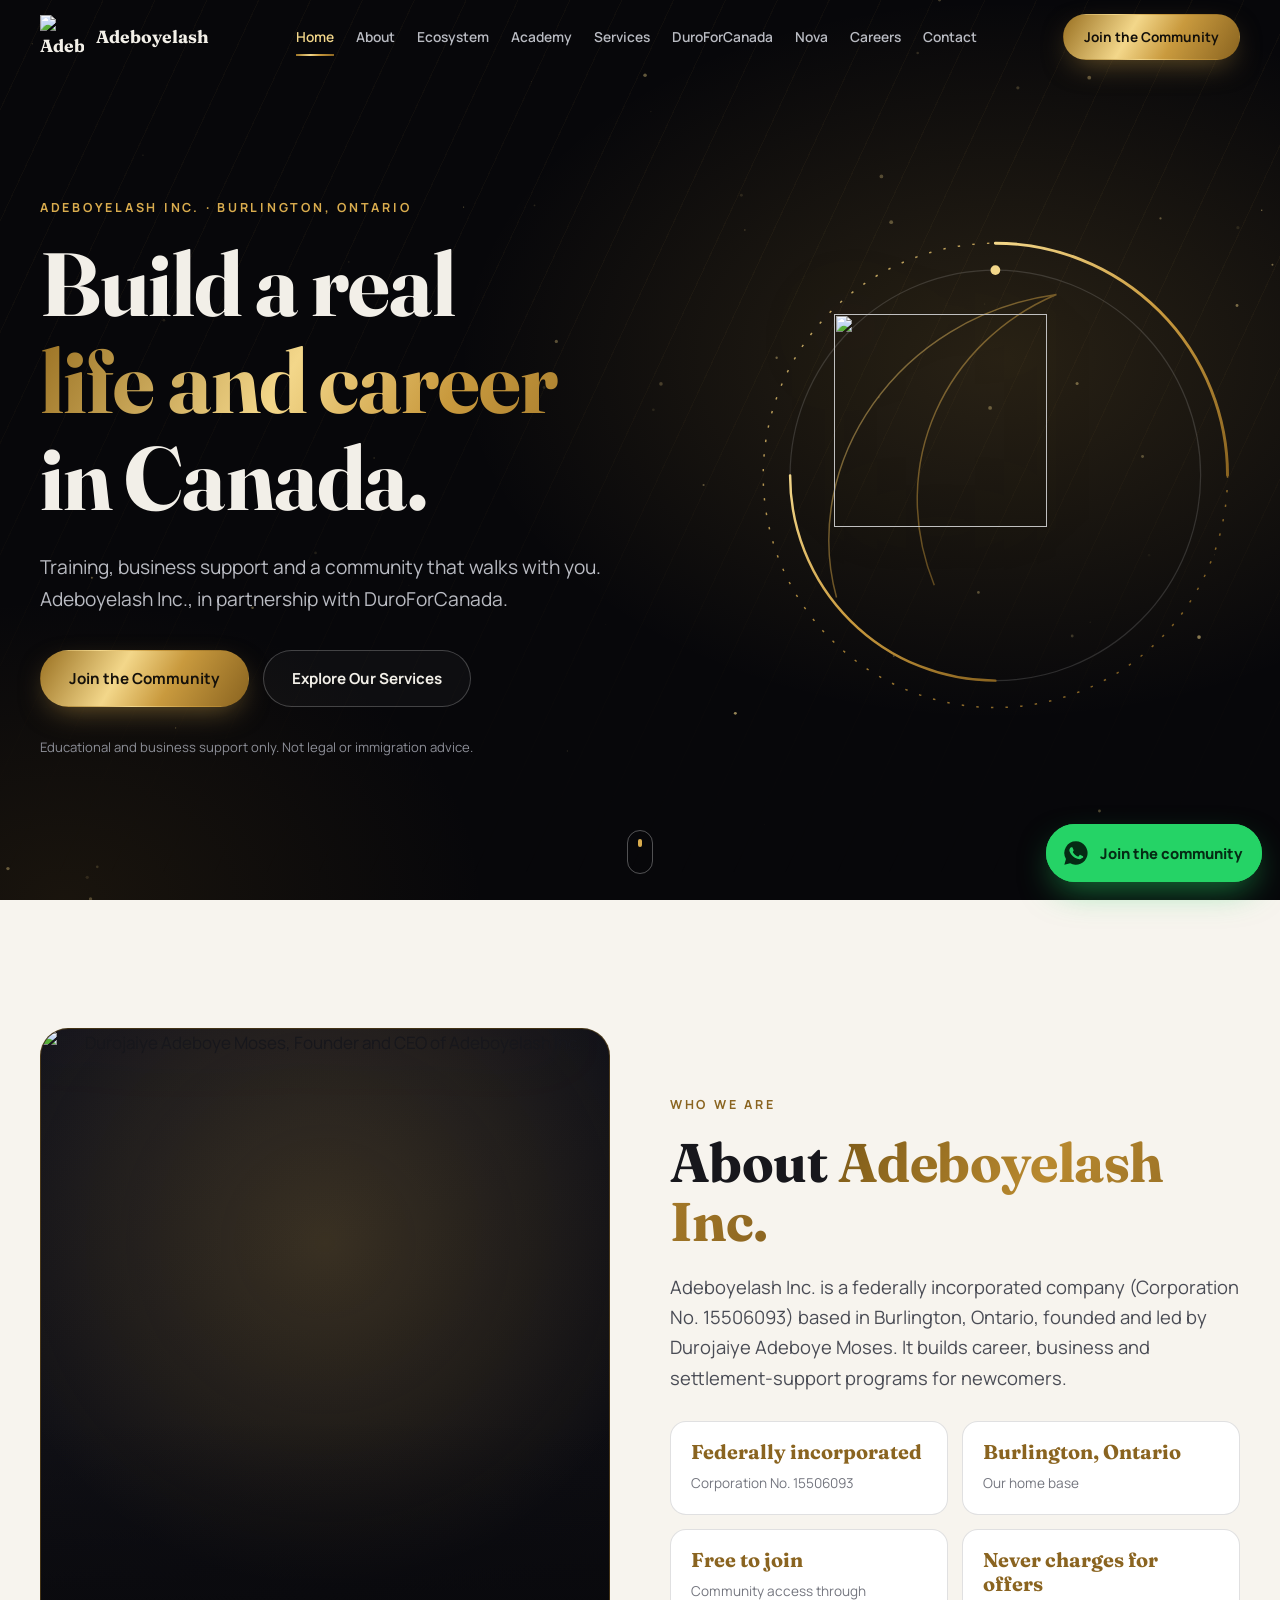
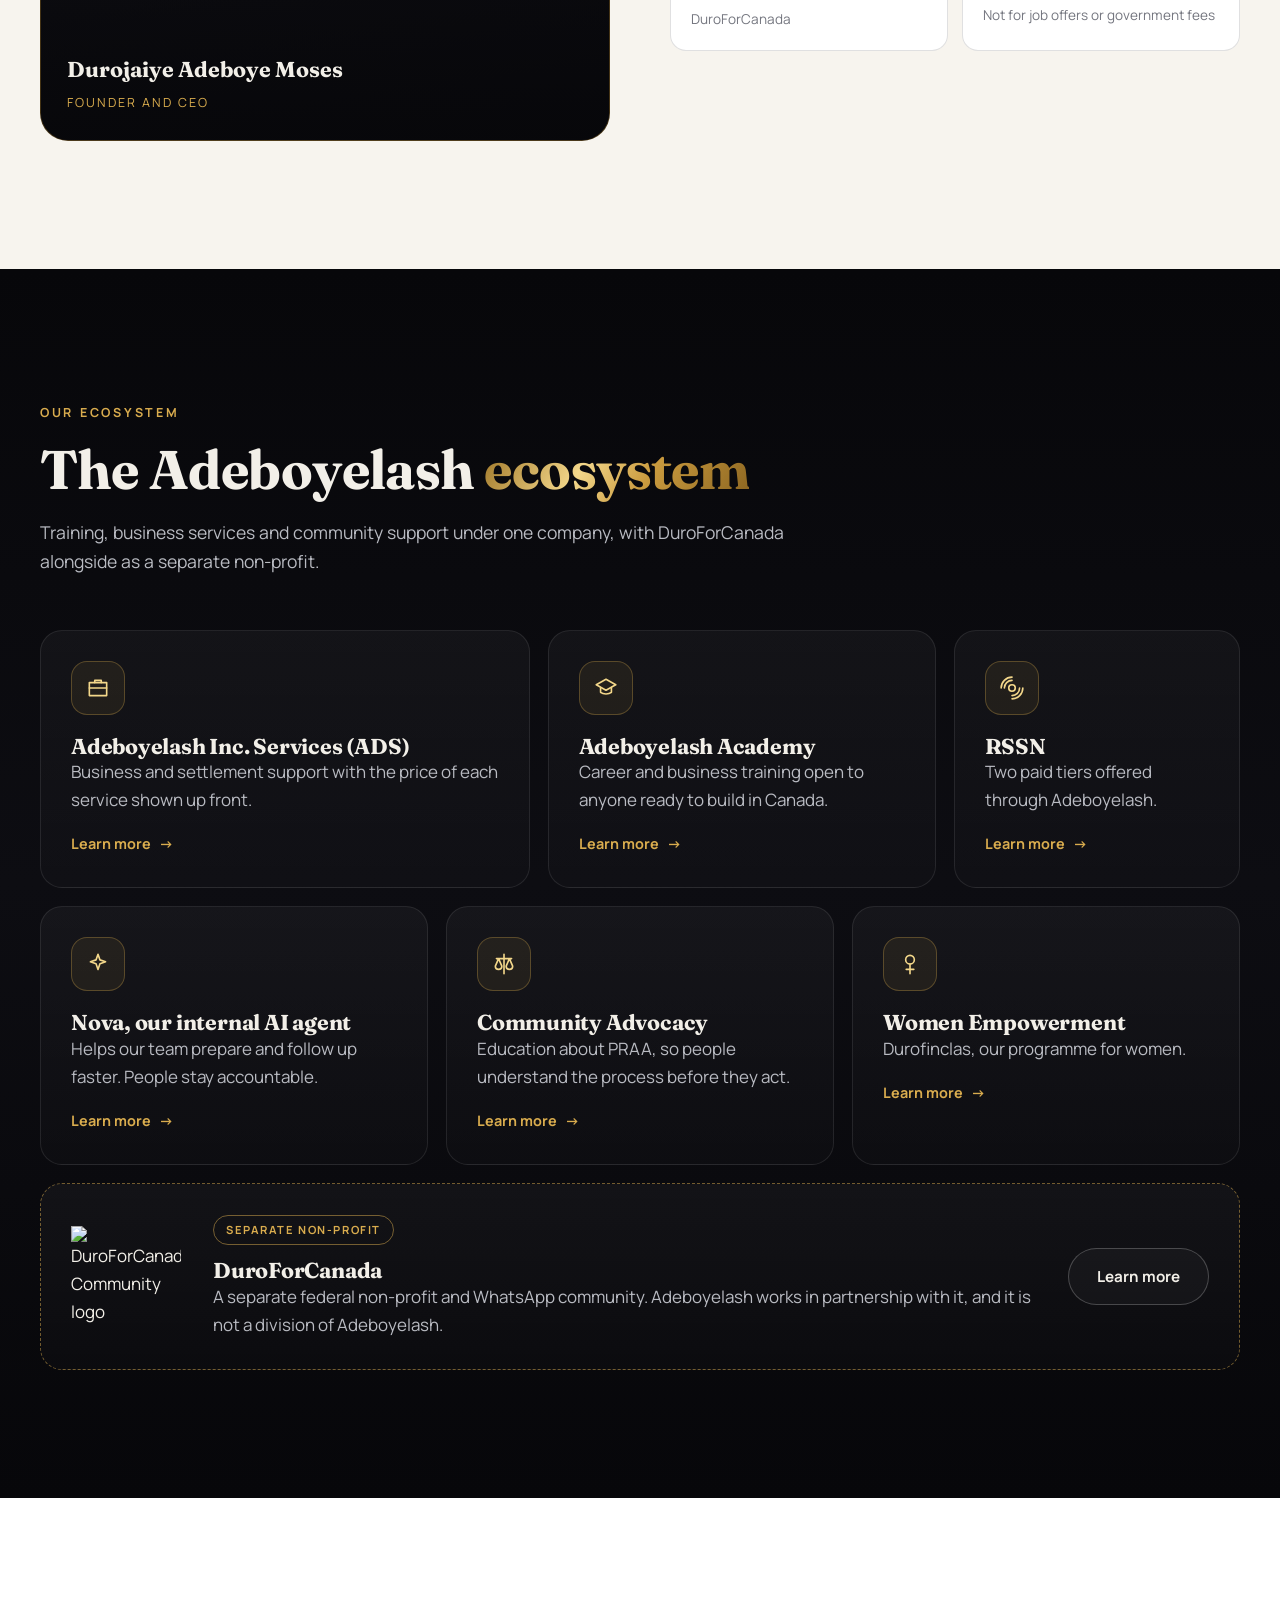
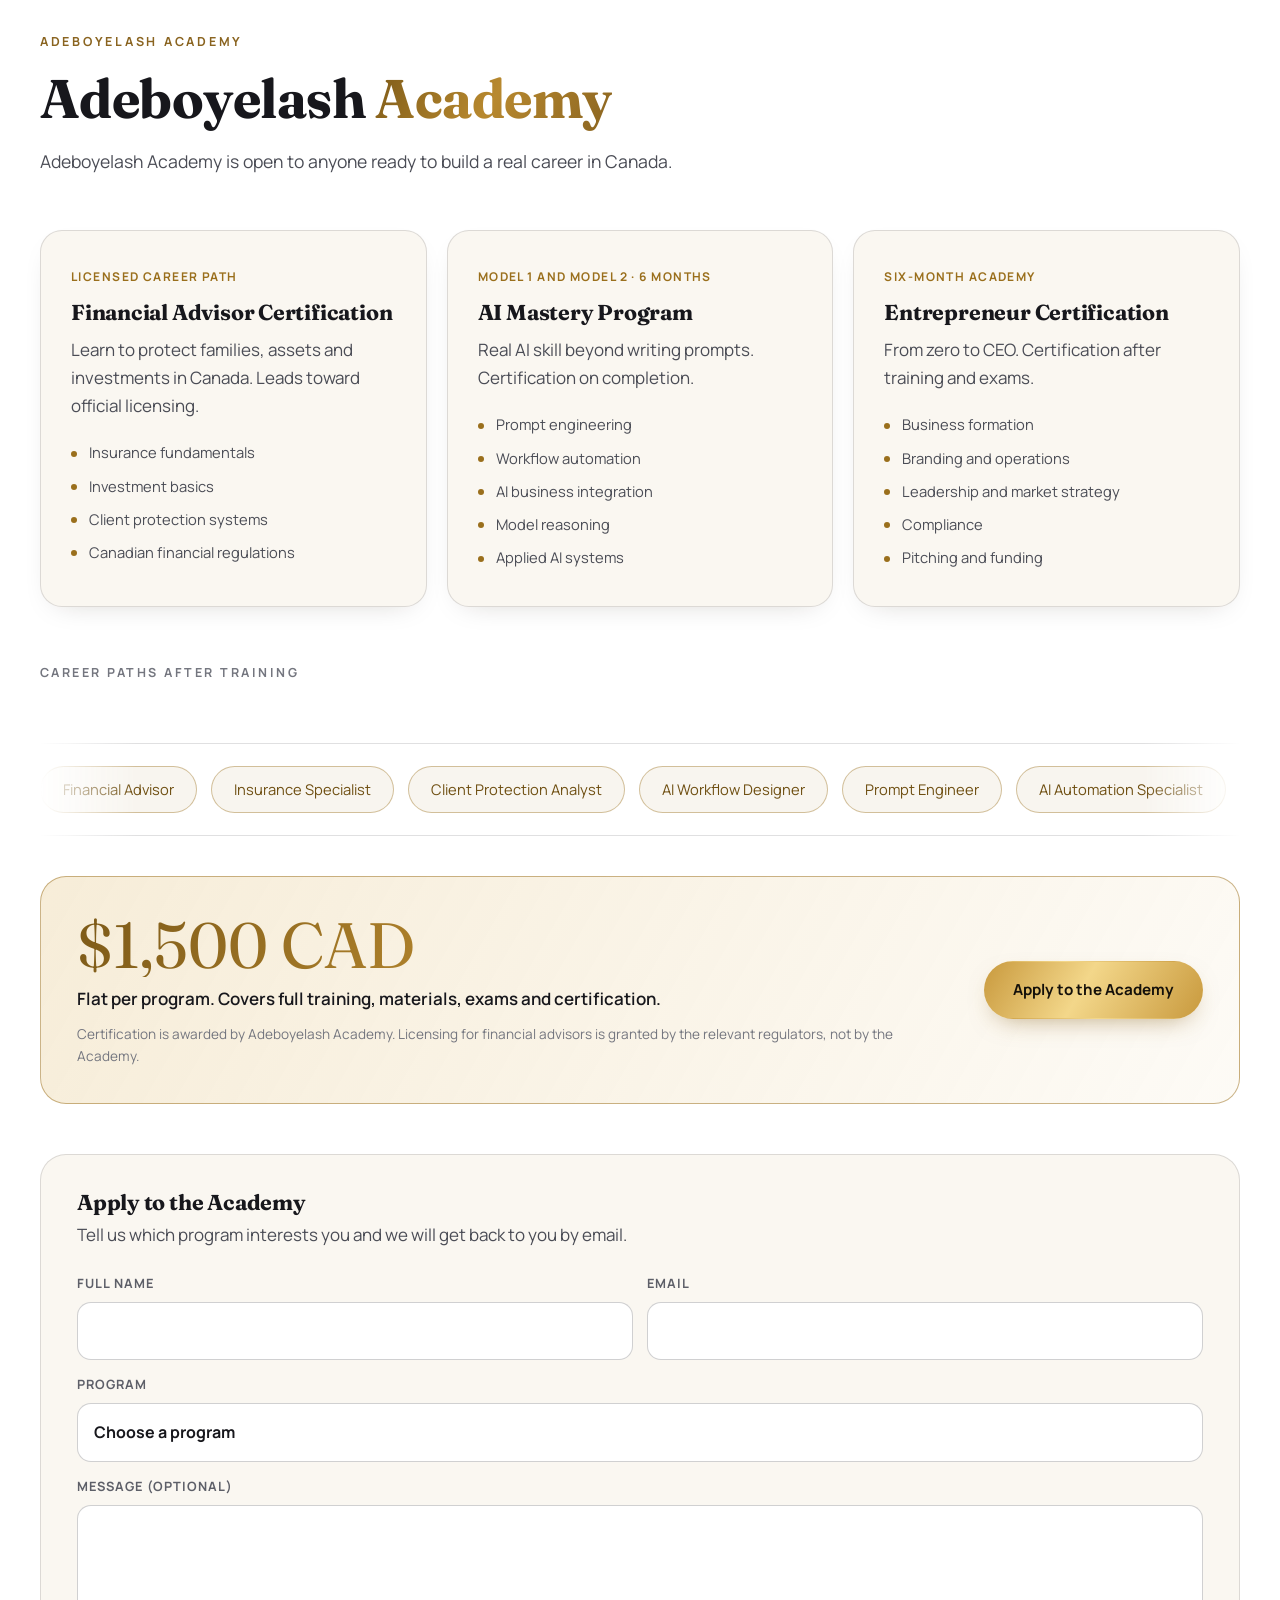
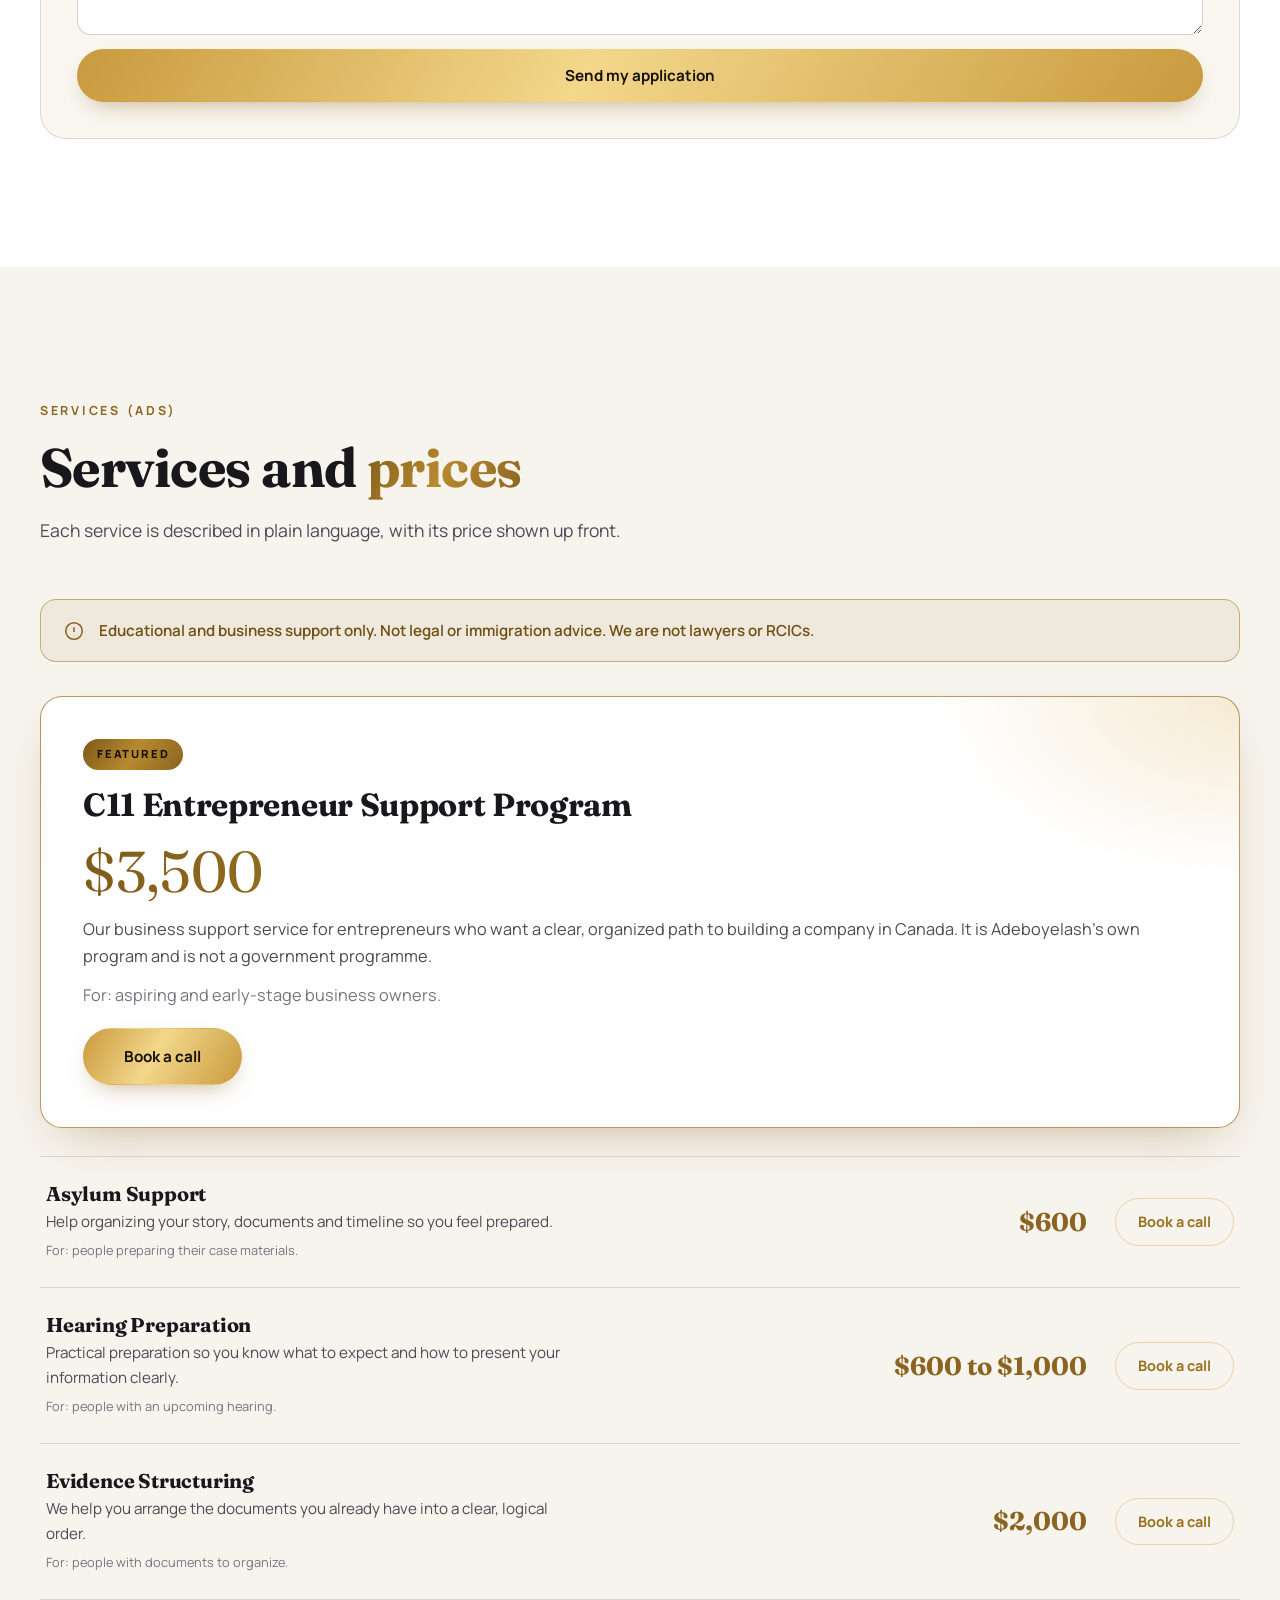
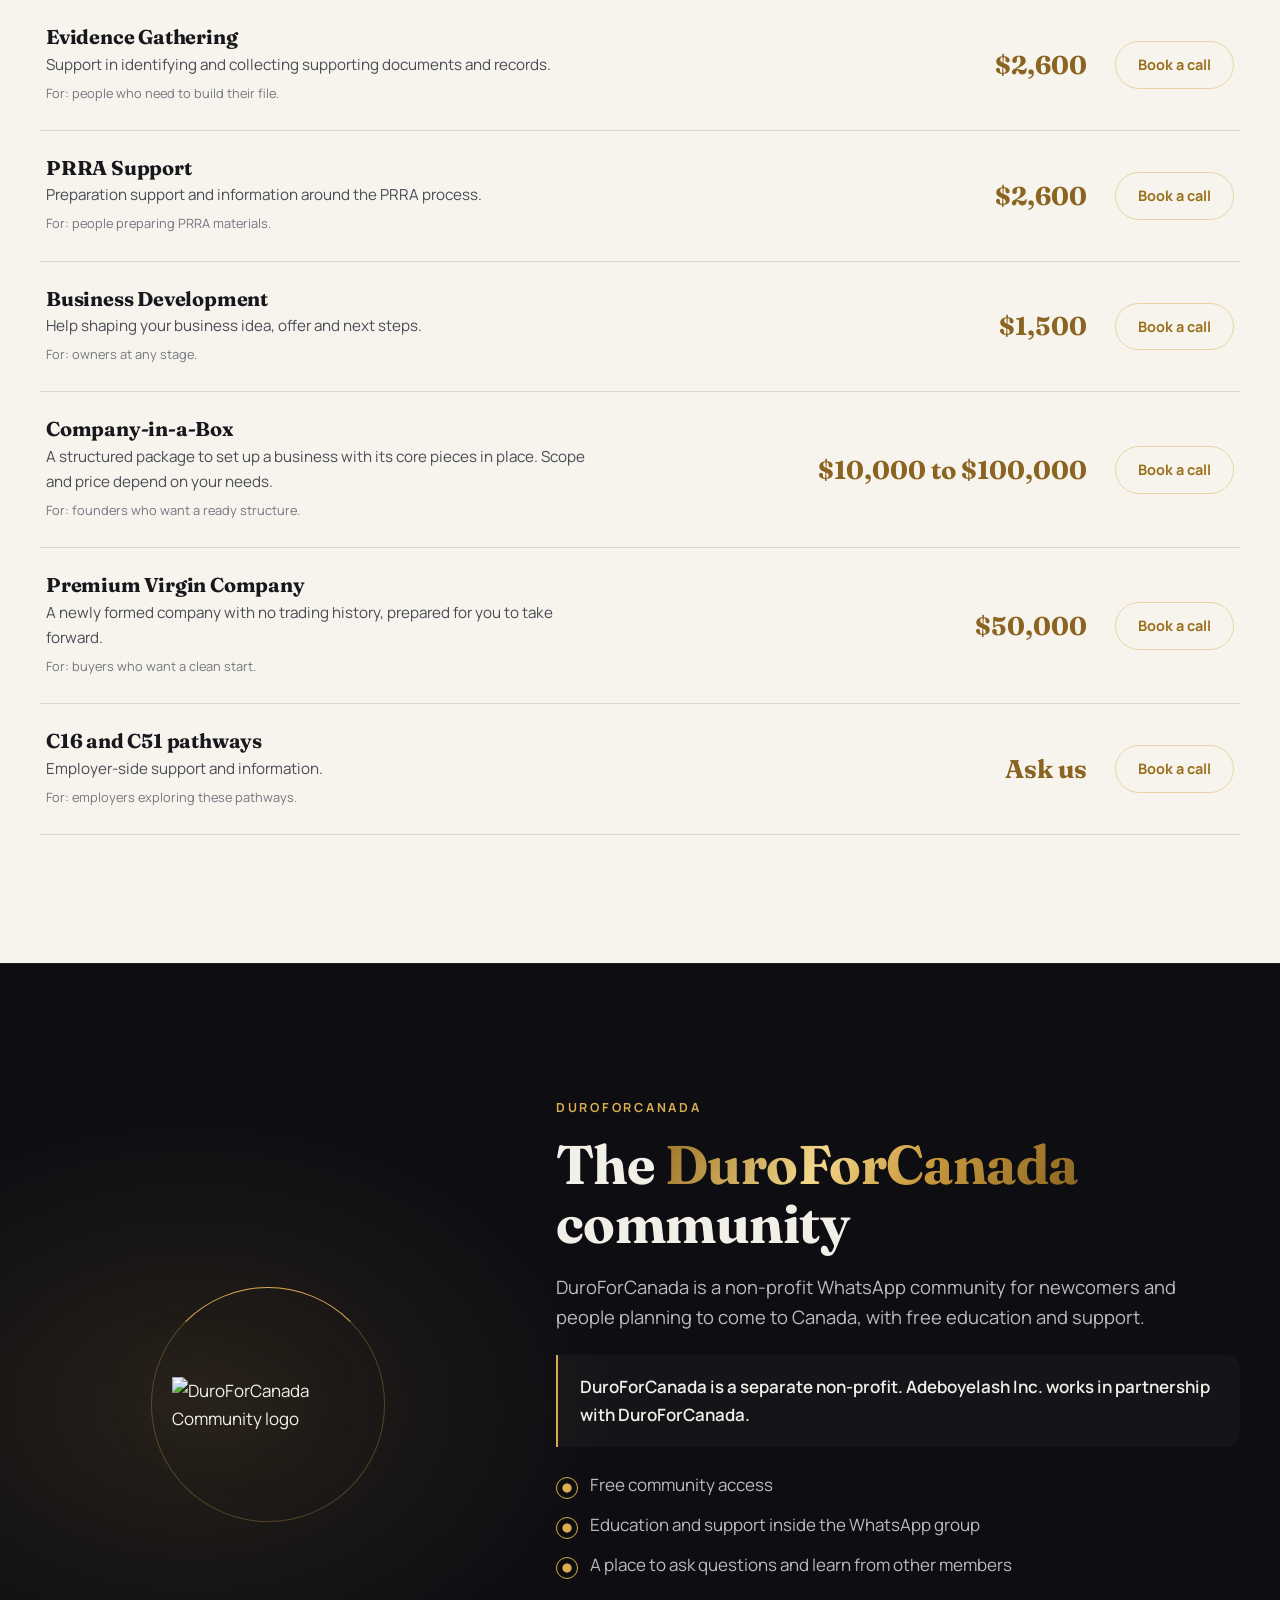
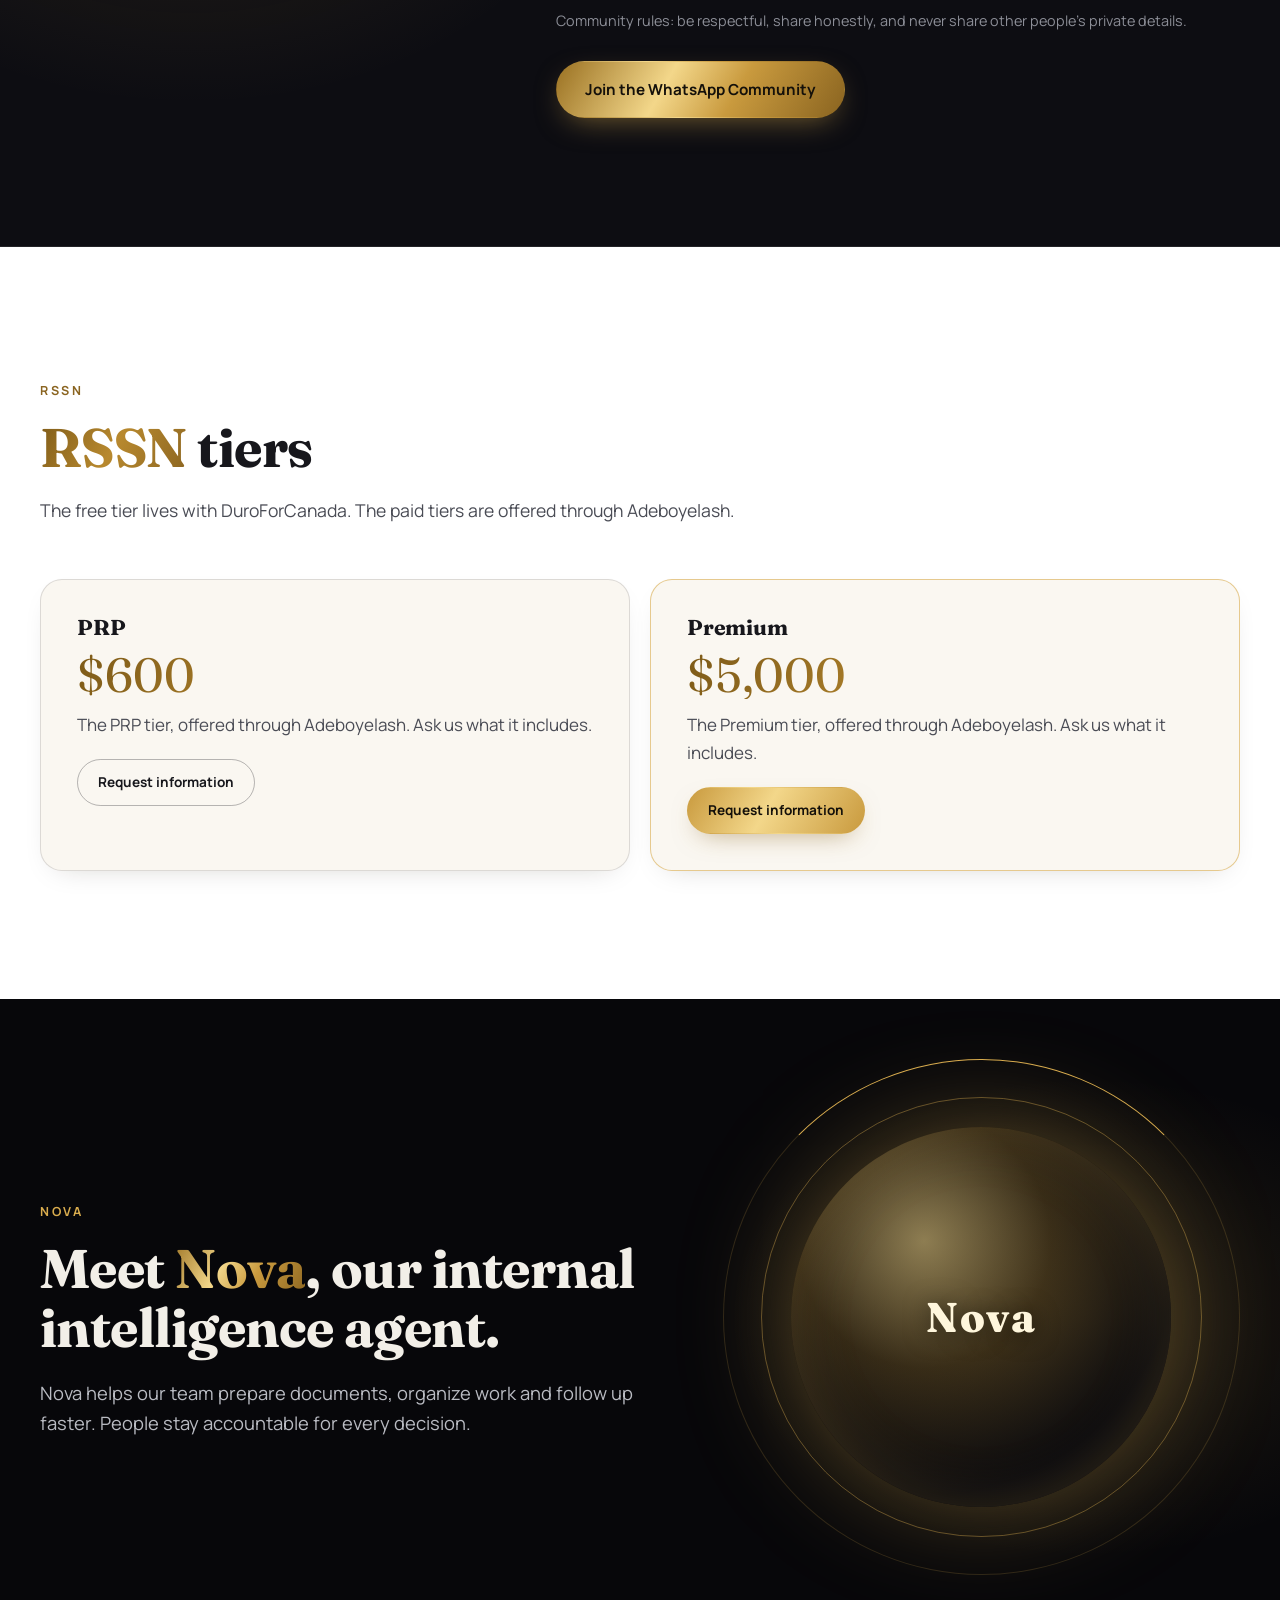
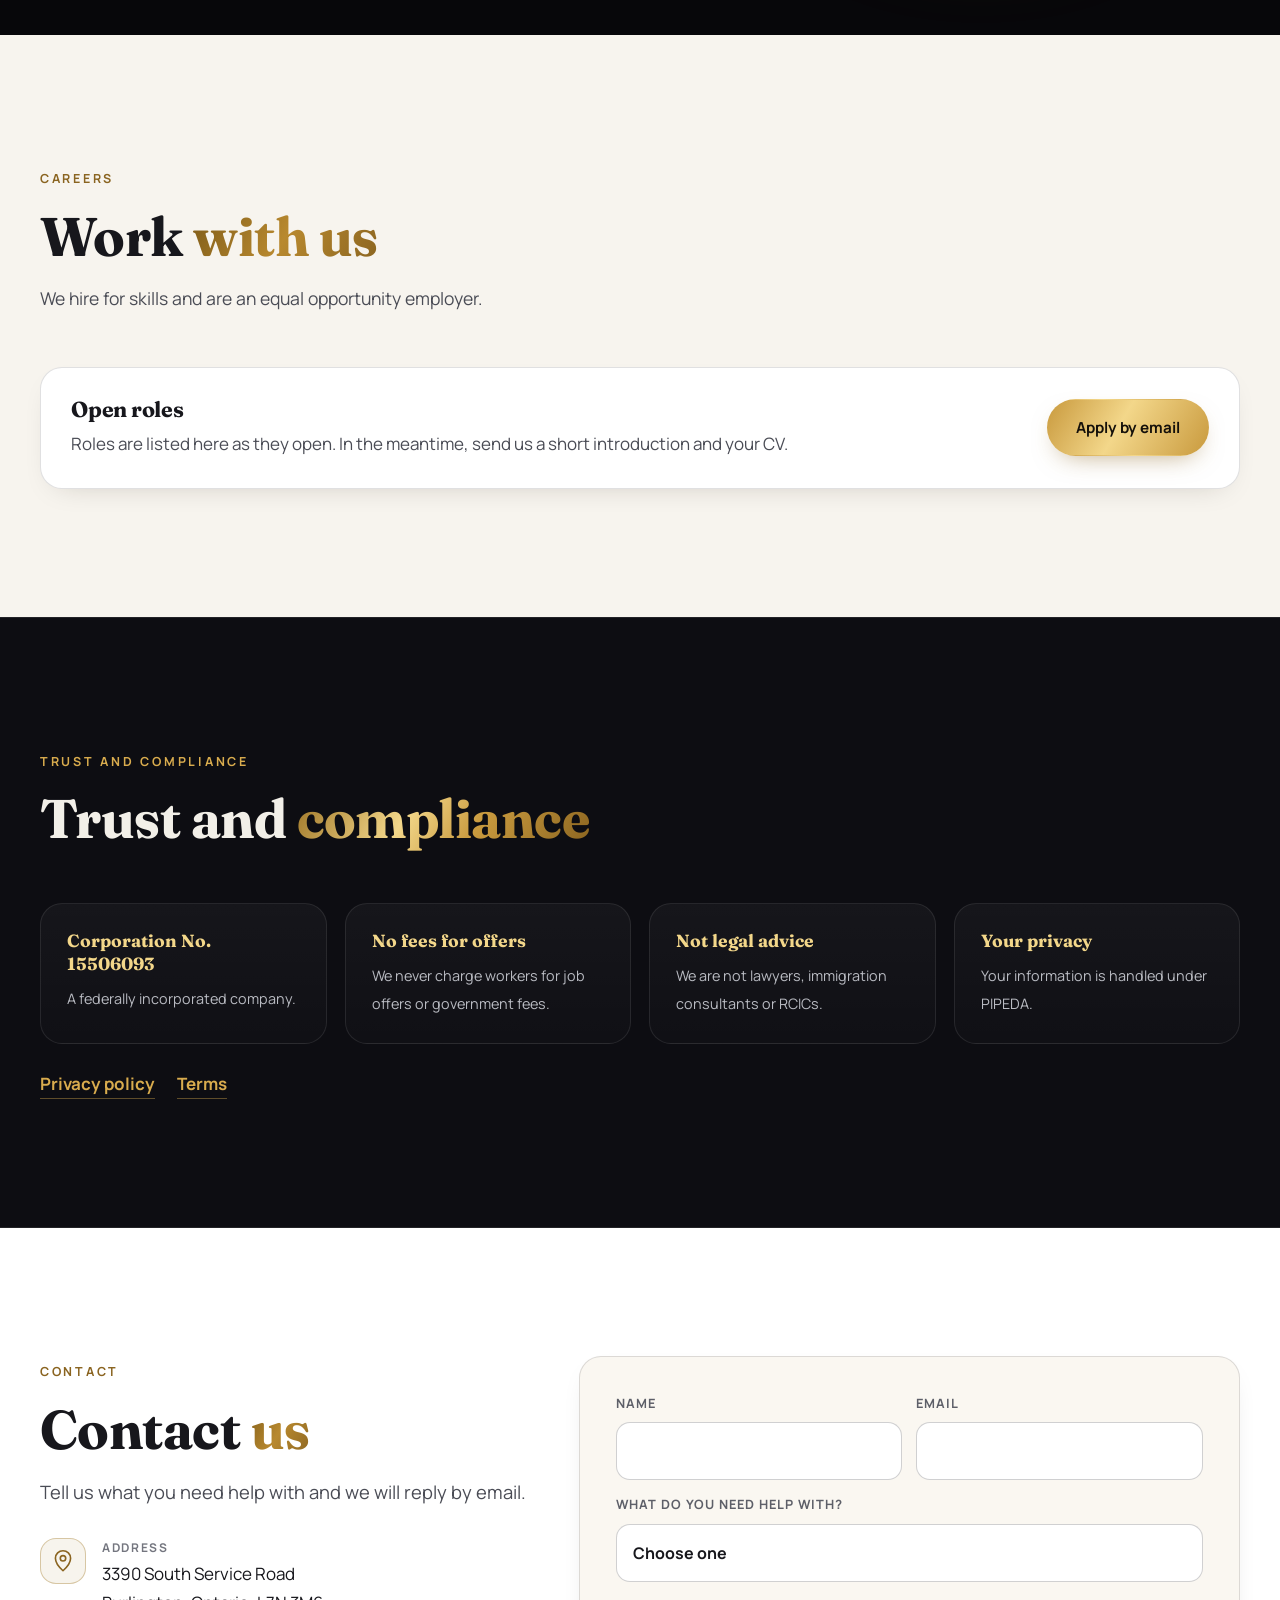
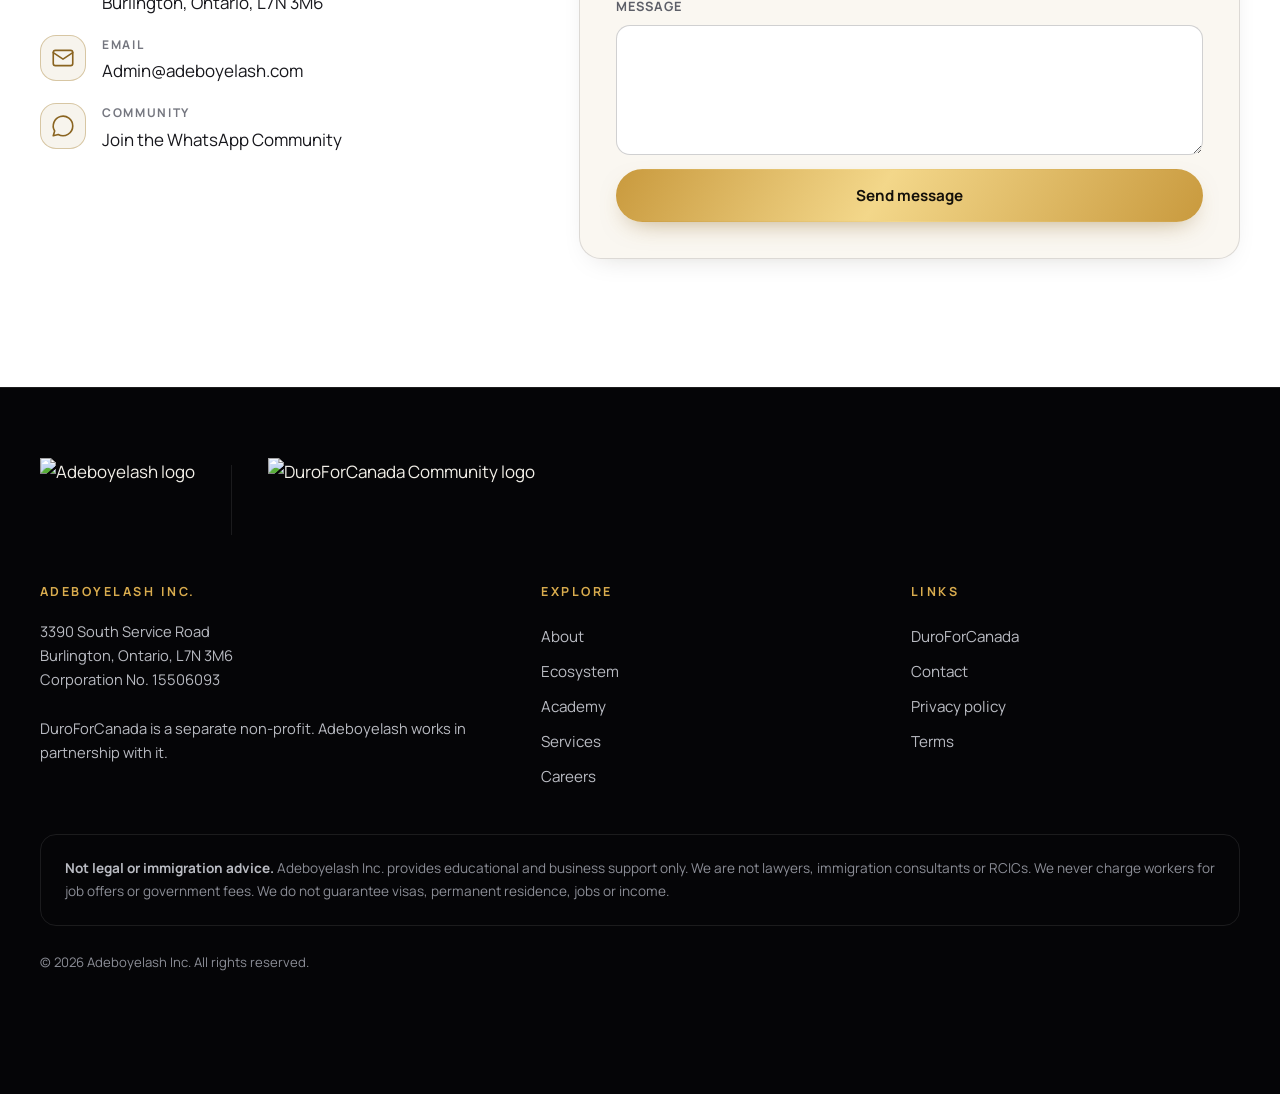
==== index.html @ 0b7373a9 "Add files via upload" ====
<!doctype html>
<html lang="en">
<head>
<meta charset="utf-8">
<meta name="viewport" content="width=device-width,initial-scale=1">
<title>Adeboyelash Inc. | Build a real life and career in Canada</title>
<meta name="description" content="Training, business support and a community that walks with you. Adeboyelash Inc., in partnership with DuroForCanada. Based in Burlington, Ontario.">
<meta name="theme-color" content="#07070a">
<meta property="og:type" content="website">
<meta property="og:title" content="Adeboyelash Inc. | Build a real life and career in Canada">
<meta property="og:description" content="Training, business support and a community that walks with you. In partnership with DuroForCanada.">
<meta property="og:image" content="assets/og-image.png">
<meta name="twitter:card" content="summary_large_image">
<link rel="icon" type="image/png" href="assets/favicon.png">
<link rel="preconnect" href="https://fonts.googleapis.com">
<link rel="preconnect" href="https://fonts.gstatic.com" crossorigin>
<link href="https://fonts.googleapis.com/css2?family=Fraunces:opsz,wght@9..144,600;9..144,700;9..144,800&family=Manrope:wght@400;500;600;700;800&display=swap" rel="stylesheet">
<link rel="stylesheet" href="style.css">
</head>
<body>
<div id="progress"></div>

<header class="nav" id="nav">
  <div class="wrap nav-in">
    <a href="#home" class="brand"><img src="assets/adeboyelash-logo.png" alt="Adeboyelash logo"><span>Adeboyelash</span></a>
    <nav class="menu" id="menu" aria-label="Main">
      <a href="#home">Home</a>
      <a href="#about">About</a>
      <a href="#ecosystem">Ecosystem</a>
      <a href="#academy">Academy</a>
      <a href="#services">Services</a>
      <a href="#duroforcanada">DuroForCanada</a>
      <a href="#nova">Nova</a>
      <a href="#careers">Careers</a>
      <a href="#contact">Contact</a>
      <a class="btn btn-gold m-cta" href="https://chat.whatsapp.com/C7K0RzdKSBw79hWDz0VLXU" target="_blank" rel="noopener">Join the Community</a>
    </nav>
    <a class="btn btn-gold btn-sm nav-cta" href="https://chat.whatsapp.com/C7K0RzdKSBw79hWDz0VLXU" target="_blank" rel="noopener">Join the Community</a>
    <button class="burger" id="burger" aria-label="Open menu" aria-expanded="false"><span></span><span></span><span></span></button>
  </div>
</header>

<main>
<!-- HERO -->
<section class="hero" id="home">
  <canvas id="dust" aria-hidden="true"></canvas>
  <div class="wrap hero-grid">
    <div>
      <div class="eyebrow">Adeboyelash Inc. · Burlington, Ontario</div>
      <h1>
        <span class="line"><span>Build a real</span></span>
        <span class="line"><span class="gold-text">life and career</span></span>
        <span class="line"><span>in Canada.</span></span>
      </h1>
      <p class="sub">Training, business support and a community that walks with you. Adeboyelash Inc., in partnership with DuroForCanada.</p>
      <div class="cta">
        <a class="btn btn-gold" href="https://chat.whatsapp.com/C7K0RzdKSBw79hWDz0VLXU" target="_blank" rel="noopener">Join the Community</a>
        <a class="btn btn-ghost" href="#services">Explore Our Services</a>
      </div>
      <p class="tiny">Educational and business support only. Not legal or immigration advice.</p>
    </div>
    <div class="emblem" aria-hidden="true">
      <svg viewBox="0 0 400 400" fill="none">
        <defs><linearGradient id="g" x1="0" y1="0" x2="1" y2="1"><stop offset="0" stop-color="#f3d78a"/><stop offset=".5" stop-color="#c99a3e"/><stop offset="1" stop-color="#8a6420"/></linearGradient></defs>
        <g class="ring-a"><circle cx="200" cy="200" r="190" stroke="url(#g)" stroke-width="1.2" stroke-dasharray="2 10" opacity=".8"/>
          <path d="M200 10 A190 190 0 0 1 390 200" stroke="url(#g)" stroke-width="2.4" stroke-linecap="round"/></g>
        <g class="ring-b"><circle cx="200" cy="200" r="168" stroke="rgba(255,255,255,.14)" stroke-width="1"/>
          <path d="M32 200 A168 168 0 0 0 200 368" stroke="url(#g)" stroke-width="2" stroke-linecap="round"/>
          <circle cx="200" cy="32" r="4" fill="#f3d78a"/></g>
        <path d="M70 300 C 40 190, 120 70, 250 52 C 160 90, 110 190, 150 290" stroke="url(#g)" stroke-width="1.2" opacity=".5"/>
      </svg>
      <img class="logo" src="assets/adeboyelash-logo.png" alt="">
    </div>
  </div>
  <div class="scroll-hint" aria-hidden="true"></div>
</section>

<!-- ABOUT -->
<section class="light" id="about">
  <div class="wrap about-grid">
    <div class="rv">
      <figure class="founder"><img src="assets/founder.jpg" alt="Durojaiye Adeboye Moses, Founder and CEO of Adeboyelash Inc." width="760" height="1000"><figcaption><b>Durojaiye Adeboye Moses</b><span>Founder and CEO</span></figcaption></figure>
    </div>
    <div>
      <div class="eyebrow rv">Who we are</div>
      <h2 class="rv">About <span class="gold-text">Adeboyelash Inc.</span></h2>
      <p class="lead rv d1" style="margin-top:20px">Adeboyelash Inc. is a federally incorporated company (Corporation No. 15506093) based in Burlington, Ontario, founded and led by Durojaiye Adeboye Moses. It builds career, business and settlement-support programs for newcomers.</p>
      <div class="proof rv d2">
        <div><b>Federally incorporated</b><span>Corporation No. 15506093</span></div>
        <div><b>Burlington, Ontario</b><span>Our home base</span></div>
        <div><b>Free to join</b><span>Community access through DuroForCanada</span></div>
        <div><b>Never charges for offers</b><span>Not for job offers or government fees</span></div>
      </div>
    </div>
  </div>
</section>

<!-- ECOSYSTEM -->
<section class="eco" id="ecosystem">
  <div class="wrap">
    <div class="sec-head">
      <div class="eyebrow rv">Our ecosystem</div>
      <h2 class="rv">The Adeboyelash <span class="gold-text">ecosystem</span></h2>
      <p class="rv d1">Training, business services and community support under one company, with DuroForCanada alongside as a separate non-profit.</p>
    </div>

    <div class="bento">
      <article class="card b-ads rv">
        <div class="ico"><svg viewBox="0 0 24 24"><path d="M4 7h16v12H4z"/><path d="M9 7V5h6v2M4 12h16"/></svg></div>
        <h3>Adeboyelash Inc. Services (ADS)</h3>
        <p>Business and settlement support with the price of each service shown up front.</p>
        <a class="more" href="#services">Learn more</a>
      </article>
      <article class="card b-acad rv d1">
        <div class="ico"><svg viewBox="0 0 24 24"><path d="M3 9l9-5 9 5-9 5-9-5z"/><path d="M7 11.5V16c2.5 2 7.5 2 10 0v-4.5"/></svg></div>
        <h3>Adeboyelash Academy</h3>
        <p>Career and business training open to anyone ready to build in Canada.</p>
        <a class="more" href="#academy">Learn more</a>
      </article>
      <article class="card b-rssn rv d2">
        <div class="ico"><svg viewBox="0 0 24 24"><circle cx="12" cy="12" r="3"/><path d="M5 12a7 7 0 0 1 7-7M19 12a7 7 0 0 1-7 7M2 12a10 10 0 0 1 10-10M22 12a10 10 0 0 1-10 10"/></svg></div>
        <h3>RSSN</h3>
        <p>Two paid tiers offered through Adeboyelash.</p>
        <a class="more" href="#rssn">Learn more</a>
      </article>
      <article class="card b-nova rv">
        <div class="ico"><svg viewBox="0 0 24 24"><path d="M12 3l1.8 5.2L19 10l-5.2 1.8L12 17l-1.8-5.2L5 10l5.2-1.8z"/></svg></div>
        <h3>Nova, our internal AI agent</h3>
        <p>Helps our team prepare and follow up faster. People stay accountable.</p>
        <a class="more" href="#nova">Learn more</a>
      </article>
      <article class="card b-adv rv d1">
        <div class="ico"><svg viewBox="0 0 24 24"><path d="M12 3v18M5 7h14M7 7l-3 7a3 3 0 0 0 6 0L7 7zM17 7l-3 7a3 3 0 0 0 6 0l-3-7z"/></svg></div>
        <h3>Community Advocacy</h3>
        <p>Education about PRAA, so people understand the process before they act.</p>
        <a class="more" href="#contact">Learn more</a>
      </article>
      <article class="card b-wom rv d2">
        <div class="ico"><svg viewBox="0 0 24 24"><circle cx="12" cy="8" r="4"/><path d="M12 12v9M8.5 17h7"/></svg></div>
        <h3>Women Empowerment</h3>
        <p>Durofinclas, our programme for women.</p>
        <a class="more" href="#contact">Learn more</a>
      </article>
      <article class="card b-duro rv">
        <img src="assets/duroforcanada-logo.png" alt="DuroForCanada Community logo">
        <div>
          <span class="tag">Separate non-profit</span>
          <h3>DuroForCanada</h3>
          <p>A separate federal non-profit and WhatsApp community. Adeboyelash works in partnership with it, and it is not a division of Adeboyelash.</p>
        </div>
        <a class="btn btn-ghost" href="#duroforcanada">Learn more</a>
      </article>
    </div>
  </div>
</section>

<!-- ACADEMY -->
<section class="academy light white" id="academy">
  <div class="wrap">
    <div class="sec-head">
      <div class="eyebrow rv">Adeboyelash Academy</div>
      <h2 class="rv">Adeboyelash <span class="gold-text">Academy</span></h2>
      <p class="rv d1">Adeboyelash Academy is open to anyone ready to build a real career in Canada.</p>
    </div>

    <div class="acad-grid">
      <article class="card acad-card rv">
        <span class="dur">Licensed career path</span>
        <h3>Financial Advisor Certification</h3>
        <p style="margin-top:12px">Learn to protect families, assets and investments in Canada. Leads toward official licensing.</p>
        <ul><li>Insurance fundamentals</li><li>Investment basics</li><li>Client protection systems</li><li>Canadian financial regulations</li></ul>
      </article>
      <article class="card acad-card rv d1">
        <span class="dur">Model 1 and Model 2 · 6 months</span>
        <h3>AI Mastery Program</h3>
        <p style="margin-top:12px">Real AI skill beyond writing prompts. Certification on completion.</p>
        <ul><li>Prompt engineering</li><li>Workflow automation</li><li>AI business integration</li><li>Model reasoning</li><li>Applied AI systems</li></ul>
      </article>
      <article class="card acad-card rv d2">
        <span class="dur">Six-month academy</span>
        <h3>Entrepreneur Certification</h3>
        <p style="margin-top:12px">From zero to CEO. Certification after training and exams.</p>
        <ul><li>Business formation</li><li>Branding and operations</li><li>Leadership and market strategy</li><li>Compliance</li><li>Pitching and funding</li></ul>
      </article>
    </div>

    <p class="marq-label rv">Career paths after training</p>
    <div class="marquee rv">
      <div class="track" id="track">
        <span>Financial Advisor</span><span>Insurance Specialist</span><span>Client Protection Analyst</span><span>AI Workflow Designer</span><span>Prompt Engineer</span><span>AI Automation Specialist</span><span>Business Owner</span><span>Startup Founder</span><span>Operations Coordinator</span><span>Community Project Lead</span><span>Digital Strategy Assistant</span><span>Entrepreneurial Consultant</span>
      </div>
    </div>

    <div class="price-block rv">
      <div>
        <div class="amt gold-text">$1,500 CAD</div>
        <p style="margin-top:8px;color:var(--text);font-weight:600">Flat per program. Covers full training, materials, exams and certification.</p>
        <small>Certification is awarded by Adeboyelash Academy. Licensing for financial advisors is granted by the relevant regulators, not by the Academy.</small>
      </div>
      <a class="btn btn-gold" href="#apply">Apply to the Academy</a>
    </div>

    <div class="apply rv" id="apply">
      <h3>Apply to the Academy</h3>
      <p>Tell us which program interests you and we will get back to you by email.</p>
      <form class="js-form" data-subject="Academy application">
        <div class="fgrid">
          <label>Full name<input name="name" required autocomplete="name"></label>
          <label>Email<input type="email" name="email" required autocomplete="email"></label>
        </div>
        <label>Program
          <select name="program" required>
            <option value="">Choose a program</option>
            <option>Financial Advisor Certification</option>
            <option>AI Mastery Program</option>
            <option>Entrepreneur Certification</option>
          </select>
        </label>
        <label>Message (optional)<textarea name="message"></textarea></label>
        <input class="hp" type="text" name="_honey" tabindex="-1" autocomplete="off" aria-hidden="true">
        <button class="btn btn-gold" type="submit">Send my application</button>
        <div class="form-msg" role="status"></div>
      </form>
    </div>
  </div>
</section>

<!-- SERVICES -->
<section class="light" id="services">
  <div class="wrap">
    <div class="sec-head">
      <div class="eyebrow rv">Services (ADS)</div>
      <h2 class="rv">Services and <span class="gold-text">prices</span></h2>
      <p class="rv d1">Each service is described in plain language, with its price shown up front.</p>
    </div>
    <div class="notice rv"><svg viewBox="0 0 24 24"><circle cx="12" cy="12" r="9"/><path d="M12 8v5M12 16.5v.5"/></svg><span>Educational and business support only. Not legal or immigration advice. We are not lawyers or RCICs.</span></div>

    <div class="featwrap"><article class="card svc hero-card rv">
        <span class="flag">Featured</span>
        <h3>C11 Entrepreneur Support Program</h3>
        <div class="price gold-text">$3,500</div>
        <p>Our business support service for entrepreneurs who want a clear, organized path to building a company in Canada. It is Adeboyelash's own program and is not a government programme.</p>
        <p class="who">For: aspiring and early-stage business owners.</p>
        <a class="btn btn-gold" href="#contact" data-prefill="Book a call: C11 Entrepreneur Support Program">Book a call</a>
      </article></div>
<div class="board">
<div class="row rv"><div class="r-main"><h3>Asylum Support</h3><p>Help organizing your story, documents and timeline so you feel prepared.</p><span class="who">For: people preparing their case materials.</span></div><div class="r-price">$600</div><a class="r-btn" href="#contact" data-prefill="Book a call: Asylum Support">Book a call</a></div>
<div class="row rv"><div class="r-main"><h3>Hearing Preparation</h3><p>Practical preparation so you know what to expect and how to present your information clearly.</p><span class="who">For: people with an upcoming hearing.</span></div><div class="r-price">$600 to $1,000</div><a class="r-btn" href="#contact" data-prefill="Book a call: Hearing Preparation">Book a call</a></div>
<div class="row rv"><div class="r-main"><h3>Evidence Structuring</h3><p>We help you arrange the documents you already have into a clear, logical order.</p><span class="who">For: people with documents to organize.</span></div><div class="r-price">$2,000</div><a class="r-btn" href="#contact" data-prefill="Book a call: Evidence Structuring">Book a call</a></div>
<div class="row rv"><div class="r-main"><h3>Evidence Gathering</h3><p>Support in identifying and collecting supporting documents and records.</p><span class="who">For: people who need to build their file.</span></div><div class="r-price">$2,600</div><a class="r-btn" href="#contact" data-prefill="Book a call: Evidence Gathering">Book a call</a></div>
<div class="row rv"><div class="r-main"><h3>PRRA Support</h3><p>Preparation support and information around the PRRA process.</p><span class="who">For: people preparing PRRA materials.</span></div><div class="r-price">$2,600</div><a class="r-btn" href="#contact" data-prefill="Book a call: PRRA Support">Book a call</a></div>
<div class="row rv"><div class="r-main"><h3>Business Development</h3><p>Help shaping your business idea, offer and next steps.</p><span class="who">For: owners at any stage.</span></div><div class="r-price">$1,500</div><a class="r-btn" href="#contact" data-prefill="Book a call: Business Development">Book a call</a></div>
<div class="row rv"><div class="r-main"><h3>Company-in-a-Box</h3><p>A structured package to set up a business with its core pieces in place. Scope and price depend on your needs.</p><span class="who">For: founders who want a ready structure.</span></div><div class="r-price">$10,000 to $100,000</div><a class="r-btn" href="#contact" data-prefill="Book a call: Company-in-a-Box">Book a call</a></div>
<div class="row rv"><div class="r-main"><h3>Premium Virgin Company</h3><p>A newly formed company with no trading history, prepared for you to take forward.</p><span class="who">For: buyers who want a clean start.</span></div><div class="r-price">$50,000</div><a class="r-btn" href="#contact" data-prefill="Book a call: Premium Virgin Company">Book a call</a></div>
<div class="row rv"><div class="r-main"><h3>C16 and C51 pathways</h3><p>Employer-side support and information.</p><span class="who">For: employers exploring these pathways.</span></div><div class="r-price">Ask us</div><a class="r-btn" href="#contact" data-prefill="Book a call: C16 and C51 pathways">Book a call</a></div>
</div></div>
  </div>
</section>

<!-- DUROFORCANADA -->
<section class="duro" id="duroforcanada">
  <div class="wrap duro-grid">
    <div class="duro-logo rv"><img src="assets/duroforcanada-logo.png" alt="DuroForCanada Community logo"></div>
    <div>
      <div class="eyebrow rv">DuroForCanada</div>
      <h2 class="rv">The <span class="gold-text">DuroForCanada</span> community</h2>
      <p class="lead rv d1" style="margin-top:18px">DuroForCanada is a non-profit WhatsApp community for newcomers and people planning to come to Canada, with free education and support.</p>
      <div class="sep-note rv d2">DuroForCanada is a separate non-profit. Adeboyelash Inc. works in partnership with DuroForCanada.</div>
      <ul class="ticks rv d2">
        <li>Free community access</li>
        <li>Education and support inside the WhatsApp group</li>
                <li>A place to ask questions and learn from other members</li>
      </ul>
      <p class="rules rv">Community rules: be respectful, share honestly, and never share other people's private details.</p>
      <a class="btn btn-gold rv" href="https://chat.whatsapp.com/C7K0RzdKSBw79hWDz0VLXU" target="_blank" rel="noopener">Join the WhatsApp Community</a>
    </div>
  </div>
</section>

<!-- RSSN -->
<section class="light white" id="rssn">
  <div class="wrap">
    <div class="sec-head">
      <div class="eyebrow rv">RSSN</div>
      <h2 class="rv"><span class="gold-text">RSSN</span> tiers</h2>
      <p class="rv d1">The free tier lives with DuroForCanada. The paid tiers are offered through Adeboyelash.</p>
    </div>
    <div class="two">
      <article class="card tier rv"><h3>PRP</h3><div class="price gold-text">$600</div><p>The PRP tier, offered through Adeboyelash. Ask us what it includes.</p><a class="btn btn-ghost btn-sm" style="margin-top:20px" href="#contact" data-prefill="Request information: RSSN PRP">Request information</a></article>
      <article class="card tier rv d1" style="border-color:rgba(217,172,78,.6)"><h3>Premium</h3><div class="price gold-text">$5,000</div><p>The Premium tier, offered through Adeboyelash. Ask us what it includes.</p><a class="btn btn-gold btn-sm" style="margin-top:20px" href="#contact" data-prefill="Request information: RSSN Premium">Request information</a></article>
    </div>
  </div>
</section>

<!-- NOVA -->
<section class="nova" id="nova">
  <div class="wrap nova-grid">
    <div>
      <div class="eyebrow rv">Nova</div>
      <h2 class="rv">Meet <span class="gold-text">Nova</span>, our internal intelligence agent.</h2>
      <p class="lead rv d1" style="margin-top:20px">Nova helps our team prepare documents, organize work and follow up faster. People stay accountable for every decision.</p>
    </div>
    <div class="orb rv d2" aria-hidden="true"><span>Nova</span></div>
  </div>
</section>

<!-- CAREERS -->
<section class="careers light" id="careers">
  <div class="wrap">
    <div class="sec-head">
      <div class="eyebrow rv">Careers</div>
      <h2 class="rv">Work <span class="gold-text">with us</span></h2>
      <p class="rv d1">We hire for skills and are an equal opportunity employer.</p>
    </div>
    <article class="card role rv">
      <div>
        <h3>Open roles</h3>
        <p style="margin-top:8px">Roles are listed here as they open. In the meantime, send us a short introduction and your CV.</p>
      </div>
      <a class="btn btn-gold" href="mailto:HR@adeboyelash.com?subject=Application">Apply by email</a>
    </article>
  </div>
</section>

<!-- TRUST -->
<section class="trust" id="trust">
  <div class="wrap">
    <div class="sec-head">
      <div class="eyebrow rv">Trust and compliance</div>
      <h2 class="rv">Trust and <span class="gold-text">compliance</span></h2>
    </div>
    <div class="trust-grid">
      <div class="card rv"><b>Corporation No. 15506093</b><span>A federally incorporated company.</span></div>
      <div class="card rv d1"><b>No fees for offers</b><span>We never charge workers for job offers or government fees.</span></div>
      <div class="card rv d2"><b>Not legal advice</b><span>We are not lawyers, immigration consultants or RCICs.</span></div>
      <div class="card rv d3"><b>Your privacy</b><span>Your information is handled under PIPEDA.</span></div>
    </div>
    <div class="trust-links rv"><a href="privacy.html">Privacy policy</a><a href="terms.html">Terms</a></div>
  </div>
</section>

<!-- CONTACT -->
<section class="light white" id="contact">
  <div class="wrap contact-grid">
    <div>
      <div class="eyebrow rv">Contact</div>
      <h2 class="rv">Contact <span class="gold-text">us</span></h2>
      <p class="lead rv d1" style="margin-top:18px">Tell us what you need help with and we will reply by email.</p>
      <ul class="info-list rv d2">
        <li><div class="ico"><svg viewBox="0 0 24 24"><path d="M12 21s7-6.2 7-11.5A7 7 0 0 0 5 9.5C5 14.8 12 21 12 21z"/><circle cx="12" cy="9.5" r="2.5"/></svg></div><div><b>Address</b>3390 South Service Road<br>Burlington, Ontario, L7N 3M6</div></li>
        <li><div class="ico"><svg viewBox="0 0 24 24"><rect x="3" y="5" width="18" height="14" rx="2"/><path d="M3 7l9 6 9-6"/></svg></div><div><b>Email</b><a href="mailto:Admin@adeboyelash.com">Admin@adeboyelash.com</a></div></li>
        <li><div class="ico"><svg viewBox="0 0 24 24"><path d="M21 12a9 9 0 0 1-13.4 7.8L3 21l1.3-4.4A9 9 0 1 1 21 12z"/></svg></div><div><b>Community</b><a href="https://chat.whatsapp.com/C7K0RzdKSBw79hWDz0VLXU" target="_blank" rel="noopener">Join the WhatsApp Community</a></div></li>
      </ul>
    </div>
    <div class="card form-card rv d1" style="transform:none">
      <form class="js-form" data-subject="Website enquiry">
        <div class="fgrid">
          <label>Name<input name="name" required autocomplete="name"></label>
          <label>Email<input type="email" name="email" required autocomplete="email"></label>
        </div>
        <label>What do you need help with?
          <select name="topic" id="topic" required>
            <option value="">Choose one</option>
            <option>Joining the community</option>
            <option>Adeboyelash Academy</option>
            <option>Services (ADS)</option>
            <option>RSSN</option>
            <option>Careers</option>
            <option>Something else</option>
          </select>
        </label>
        <label>Message<textarea name="message" id="message" required></textarea></label>
        <input class="hp" type="text" name="_honey" tabindex="-1" autocomplete="off" aria-hidden="true">
        <button class="btn btn-gold" type="submit">Send message</button>
        <div class="form-msg" role="status"></div>
      </form>
    </div>
  </div>
</section>
</main>

<footer>
  <div class="wrap">
    <div class="f-logos">
      <img class="a" src="assets/adeboyelash-logo.png" alt="Adeboyelash logo">
      <span class="div"></span>
      <img class="d" src="assets/duroforcanada-logo.png" alt="DuroForCanada Community logo">
    </div>
    <div class="f-top">
      <div><h4>Adeboyelash Inc.</h4><p>3390 South Service Road<br>Burlington, Ontario, L7N 3M6<br>Corporation No. 15506093<br><br>DuroForCanada is a separate non-profit. Adeboyelash works in partnership with it.</p></div>
      <div><h4>Explore</h4><a href="#about">About</a><a href="#ecosystem">Ecosystem</a><a href="#academy">Academy</a><a href="#services">Services</a><a href="#careers">Careers</a></div>
      <div><h4>Links</h4><a href="#duroforcanada">DuroForCanada</a><a href="#contact">Contact</a><a href="privacy.html">Privacy policy</a><a href="terms.html">Terms</a></div>
    </div>
    <div class="disclaimer"><b>Not legal or immigration advice.</b> Adeboyelash Inc. provides educational and business support only. We are not lawyers, immigration consultants or RCICs. We never charge workers for job offers or government fees. We do not guarantee visas, permanent residence, jobs or income.</div>
    <p class="copy">&copy; <span id="yr">2026</span> Adeboyelash Inc. All rights reserved.</p>
  </div>
</footer>

<a class="wa" href="https://chat.whatsapp.com/C7K0RzdKSBw79hWDz0VLXU" target="_blank" rel="noopener" aria-label="Join the WhatsApp community">
  <svg viewBox="0 0 24 24"><path d="M12 2a10 10 0 0 0-8.6 15.1L2 22l5-1.3A10 10 0 1 0 12 2zm5.2 14.1c-.2.6-1.300 1.200-1.800 1.200-.5.100-1 .2-3.300-.7-2.800-1.100-4.600-3.900-4.700-4.100-.1-.2-1.100-1.500-1.100-2.800s.7-2 1-2.300c.2-.3.500-.3.700-.3h.5c.2 0 .4 0 .6.500l.8 1.900c.1.200.1.400 0 .6l-.4.600c-.1.200-.3.400-.1.700.2.300.8 1.300 1.700 2.100 1.200 1 2.100 1.300 2.400 1.500.3.100.5.100.7-.1l.9-1.100c.2-.3.400-.2.700-.1l1.800.9c.3.100.5.200.5.300.1.200.1.800-.1 1.300z"/></svg>
  <span>Join the community</span>
</a>

<script src="app.js"></script>
</body>
</html>
---- style.css ----
/* Adeboyelash Ecosystem — black, metallic gold, silver */
:root{
  --bg:#07070a; --bg2:#0d0d12; --card:#111117; --line:rgba(255,255,255,.09);
  --gold1:#8a6420; --gold2:#c99a3e; --gold3:#f3d78a; --gold:#d9ac4e;
  --text:#f2efe8; --silver:#b9bbc2; --muted:#8c8e97;
  --grad:linear-gradient(120deg,#9a7122 0%,#f3d78a 38%,#c99a3e 62%,#8a6420 100%);
  --r:22px; --maxw:1200px;
  --display:"Fraunces",Georgia,serif; --body:"Manrope",system-ui,-apple-system,"Segoe UI",sans-serif;
}
*{box-sizing:border-box;margin:0;padding:0}
html{scroll-behavior:smooth;scroll-padding-top:84px}
body{background:var(--bg);color:var(--text);font-family:var(--body);font-size:17px;line-height:1.65;-webkit-font-smoothing:antialiased;overflow-x:hidden}
img{max-width:100%;display:block}
a{color:inherit;text-decoration:none}
.wrap{width:min(var(--maxw),100% - 40px);margin-inline:auto}
.gold-text{background:var(--grad);-webkit-background-clip:text;background-clip:text;color:transparent}
h1,h2,h3{font-family:var(--display);font-weight:700;line-height:1.08;letter-spacing:-.01em}
h2{font-size:clamp(2rem,5vw,3.4rem)}
h3{font-size:1.35rem}
p{color:var(--silver)}
.eyebrow{display:inline-flex;align-items:center;gap:12px;font-size:.78rem;letter-spacing:.22em;text-transform:uppercase;color:var(--gold);font-weight:700;margin-bottom:18px}
.eyebrow::before{content:"";width:34px;height:1px;background:var(--grad)}
section{padding:clamp(72px,10vw,130px) 0;position:relative}
.lead{font-size:1.15rem;max-width:62ch}

/* progress bar */
#progress{position:fixed;top:0;left:0;height:3px;width:0;background:var(--grad);z-index:200}

/* nav */
header.nav{position:fixed;top:0;left:0;right:0;z-index:100;transition:background .3s,border-color .3s,backdrop-filter .3s;border-bottom:1px solid transparent}
header.nav.scrolled{background:rgba(7,7,10,.78);backdrop-filter:blur(16px);-webkit-backdrop-filter:blur(16px);border-color:var(--line)}
.nav-in{display:flex;align-items:center;justify-content:space-between;height:74px;gap:20px}
.brand{display:flex;align-items:center;gap:12px;font-family:var(--display);font-weight:700;font-size:1.1rem}
.brand img{width:44px;height:44px;object-fit:contain}
.menu{display:flex;gap:22px;align-items:center}
.menu a{font-size:.86rem;color:var(--silver);font-weight:600;transition:color .2s;position:relative}
.menu a:hover{color:var(--gold3)}
.menu a.active{color:var(--gold3)}
.menu a.active::after{content:"";position:absolute;left:0;right:0;bottom:-8px;height:2px;background:var(--grad)}
.btn{display:inline-flex;align-items:center;justify-content:center;gap:10px;padding:15px 28px;border-radius:999px;font-weight:700;font-size:.95rem;border:1px solid transparent;cursor:pointer;transition:transform .25s,box-shadow .25s,background .25s;font-family:var(--body);min-height:50px}
.btn-gold{background:var(--grad);color:#14100a;box-shadow:0 10px 30px -10px rgba(217,172,78,.55)}
.btn-gold:hover{transform:translateY(-3px);box-shadow:0 18px 40px -10px rgba(217,172,78,.7)}
.btn-ghost{border-color:rgba(255,255,255,.22);color:var(--text);background:rgba(255,255,255,.03)}
.btn-ghost:hover{border-color:var(--gold);color:var(--gold3);transform:translateY(-3px)}
.btn-sm{padding:11px 20px;min-height:42px;font-size:.85rem}
.burger{display:none;width:48px;height:48px;border-radius:14px;border:1px solid var(--line);background:rgba(255,255,255,.04);cursor:pointer;position:relative}
.burger span{position:absolute;left:14px;right:14px;height:2px;background:var(--gold3);transition:.3s}
.burger span:nth-child(1){top:18px}.burger span:nth-child(2){top:24px}.burger span:nth-child(3){top:30px}
.burger.open span:nth-child(1){top:24px;transform:rotate(45deg)}
.burger.open span:nth-child(2){opacity:0}
.burger.open span:nth-child(3){top:24px;transform:rotate(-45deg)}
@media(max-width:1180px){
  .burger{display:block}
  .nav-cta{display:none}
  .menu{position:fixed;inset:74px 0 auto 0;flex-direction:column;align-items:stretch;gap:0;background:rgba(7,7,10,.97);backdrop-filter:blur(20px);padding:10px 20px 28px;border-bottom:1px solid var(--line);transform:translateY(-120%);transition:transform .4s cubic-bezier(.2,.8,.2,1);max-height:calc(100vh - 74px);overflow:auto}
  .menu.open{transform:none}
  .menu a{padding:16px 4px;border-bottom:1px solid var(--line);font-size:1.05rem}
  .menu a.active::after{display:none}
  .menu .m-cta{display:flex;margin-top:18px}
}
.menu .m-cta{display:none}
@media(max-width:1180px){.menu .m-cta{display:inline-flex}}

/* hero */
.hero{min-height:100svh;display:flex;align-items:center;padding:130px 0 80px;overflow:hidden;
  background:
   radial-gradient(900px 600px at 78% 40%,rgba(217,172,78,.16),transparent 60%),
   radial-gradient(700px 500px at 5% 100%,rgba(138,100,32,.14),transparent 60%),
   var(--bg)}
.hero::before{content:"";position:absolute;inset:0;background:repeating-linear-gradient(115deg,transparent 0 46px,rgba(217,172,78,.045) 46px 47px);mask-image:linear-gradient(180deg,#000 30%,transparent);-webkit-mask-image:linear-gradient(180deg,#000 30%,transparent)}
#dust{position:absolute;inset:0;width:100%;height:100%;pointer-events:none}
.hero-grid{display:grid;grid-template-columns:1.15fr .85fr;gap:50px;align-items:center;position:relative}
.hero h1{font-size:clamp(2.7rem,7.2vw,5.6rem);margin-bottom:26px}
.hero h1 .line{display:block;overflow:hidden}
.hero h1 .line span{display:block;transform:translateY(110%);animation:rise 1.1s cubic-bezier(.2,.8,.2,1) forwards}
.hero h1 .line:nth-child(2) span{animation-delay:.15s}
.hero h1 .line:nth-child(3) span{animation-delay:.3s}
@keyframes rise{to{transform:none}}
.hero .sub{font-size:1.2rem;max-width:56ch;margin-bottom:34px;opacity:0;animation:fade 1s .7s forwards}
.hero .cta{display:flex;flex-wrap:wrap;gap:14px;opacity:0;animation:fade 1s .9s forwards}
.hero .tiny{margin-top:30px;font-size:.82rem;color:var(--muted);opacity:0;animation:fade 1s 1.1s forwards}
@keyframes fade{to{opacity:1}}
.emblem{position:relative;aspect-ratio:1;max-width:520px;margin-inline:auto;width:100%}
.emblem img.logo{position:absolute;inset:17%;width:66%;height:66%;object-fit:contain;filter:drop-shadow(0 0 40px rgba(217,172,78,.25));animation:float 7s ease-in-out infinite}
.emblem svg{position:absolute;inset:0;width:100%;height:100%}
.ring-a{transform-origin:50% 50%;animation:spin 60s linear infinite}
.ring-b{transform-origin:50% 50%;animation:spin 90s linear infinite reverse}
@keyframes spin{to{transform:rotate(360deg)}}
@keyframes float{50%{transform:translateY(-10px)}}
.scroll-hint{position:absolute;bottom:26px;left:50%;transform:translateX(-50%);width:26px;height:44px;border:1.5px solid rgba(255,255,255,.3);border-radius:20px}
.scroll-hint::after{content:"";position:absolute;left:50%;top:8px;width:4px;height:8px;margin-left:-2px;border-radius:2px;background:var(--gold);animation:wheel 1.8s infinite}
@keyframes wheel{0%{opacity:1;transform:translateY(0)}100%{opacity:0;transform:translateY(16px)}}
@media(max-width:900px){.hero-grid{grid-template-columns:1fr}.emblem{max-width:340px;order:-1;margin-bottom:-10px}.hero{padding-top:110px}.scroll-hint{display:none}}

/* reveal */
.rv{opacity:0;transform:translateY(34px);transition:opacity .9s cubic-bezier(.2,.8,.2,1),transform .9s cubic-bezier(.2,.8,.2,1)}
.rv.in{opacity:1;transform:none}
.rv.d1{transition-delay:.08s}.rv.d2{transition-delay:.16s}.rv.d3{transition-delay:.24s}.rv.d4{transition-delay:.32s}

/* spotlight cards */
.card{position:relative;background:linear-gradient(180deg,rgba(255,255,255,.04),rgba(255,255,255,.015));border:1px solid var(--line);border-radius:var(--r);padding:30px;overflow:hidden;transition:transform .35s,border-color .35s}
.card::before{content:"";position:absolute;inset:0;background:radial-gradient(420px circle at var(--mx,50%) var(--my,0%),rgba(217,172,78,.16),transparent 45%);opacity:0;transition:opacity .3s;pointer-events:none}
.card:hover{border-color:rgba(217,172,78,.45);transform:translateY(-5px)}
.card:hover::before{opacity:1}
.ico{width:54px;height:54px;border-radius:16px;display:grid;place-items:center;background:rgba(217,172,78,.08);border:1px solid rgba(217,172,78,.3);margin-bottom:20px}
.ico svg{width:26px;height:26px;stroke:var(--gold3);fill:none;stroke-width:1.5;stroke-linecap:round;stroke-linejoin:round}
.more{display:inline-flex;gap:8px;align-items:center;margin-top:18px;font-weight:700;font-size:.9rem;color:var(--gold)}
.more::after{content:"→";transition:transform .25s}
.card:hover .more::after{transform:translateX(5px)}

/* about */
.about-grid{display:grid;grid-template-columns:1fr 1fr;gap:60px;align-items:center}
.founder{aspect-ratio:4/5;border-radius:28px;position:relative;overflow:hidden;border:1px solid rgba(217,172,78,.35);background:radial-gradient(circle at 50% 30%,rgba(217,172,78,.2),transparent 60%),linear-gradient(160deg,#15151c,#0a0a0e);display:grid;place-items:center;text-align:center;padding:30px}
.founder .mono{font-family:var(--display);font-size:clamp(5rem,14vw,9rem);line-height:1;margin-bottom:10px}
.founder small{display:block;color:var(--muted);letter-spacing:.14em;text-transform:uppercase;font-size:.72rem}
.founder .corner{position:absolute;width:60px;height:60px;border:1.5px solid var(--gold);opacity:.7}
.founder .c1{top:18px;left:18px;border-right:0;border-bottom:0;border-radius:14px 0 0 0}
.founder .c2{bottom:18px;right:18px;border-left:0;border-top:0;border-radius:0 0 14px 0}
.proof{display:grid;grid-template-columns:repeat(2,1fr);gap:14px;margin:28px 0}
.proof div{padding:18px 20px;border:1px solid var(--line);border-radius:16px;background:rgba(255,255,255,.025)}
.proof b{display:block;font-family:var(--display);font-size:1.25rem;color:var(--gold3);line-height:1.2;margin-bottom:4px}
.proof span{font-size:.85rem;color:var(--muted)}
blockquote{border-left:2px solid var(--gold);padding:6px 0 6px 22px;margin-top:26px;font-family:var(--display);font-size:1.2rem;color:var(--text);font-style:italic;line-height:1.5}
blockquote cite{display:block;margin-top:10px;font-family:var(--body);font-style:normal;font-size:.85rem;color:var(--muted)}
@media(max-width:900px){.about-grid{grid-template-columns:1fr;gap:36px}.founder{aspect-ratio:16/11}}

/* ecosystem bento */
.eco{background:linear-gradient(180deg,var(--bg),var(--bg2) 50%,var(--bg))}
.sec-head{max-width:760px;margin-bottom:54px}
.sec-head p{margin-top:18px;font-size:1.1rem}
.bento{display:grid;grid-template-columns:repeat(12,1fr);gap:18px}
.b-ads{grid-column:span 5}.b-acad{grid-column:span 4}.b-rssn{grid-column:span 3}
.b-nova{grid-column:span 4}.b-adv{grid-column:span 4}.b-wom{grid-column:span 4}
.b-duro{grid-column:span 12;display:grid;grid-template-columns:auto 1fr auto;gap:32px;align-items:center;border-style:dashed;border-color:rgba(217,172,78,.5)}
.b-duro img{width:110px}
.tag{display:inline-block;font-size:.7rem;letter-spacing:.14em;text-transform:uppercase;border:1px solid rgba(217,172,78,.5);color:var(--gold);padding:5px 12px;border-radius:999px;margin-bottom:14px;font-weight:700}
.diagram{margin:0 auto 54px;max-width:760px}
.diagram svg{width:100%;height:auto}
.diagram text{font-family:var(--body);fill:var(--silver);font-size:13px;font-weight:700}
@media(max-width:900px){.bento{grid-template-columns:1fr}.bento>*{grid-column:auto!important}.b-duro{grid-template-columns:1fr;text-align:left}.b-duro img{width:90px}}

/* academy */
.academy{background:radial-gradient(800px 500px at 90% 0,rgba(217,172,78,.1),transparent 60%),var(--bg)}
.acad-grid{display:grid;grid-template-columns:repeat(3,1fr);gap:20px}
.acad-card{padding:36px 30px;display:flex;flex-direction:column}
.acad-card .num{font-family:var(--display);font-size:4.2rem;line-height:1;opacity:.9;margin-bottom:6px}
.acad-card .dur{display:inline-block;font-size:.75rem;letter-spacing:.12em;text-transform:uppercase;color:var(--gold);font-weight:700;margin-bottom:14px}
.acad-card ul{list-style:none;margin:20px 0 0;display:grid;gap:9px}
.acad-card li{font-size:.92rem;color:var(--silver);padding-left:24px;position:relative}
.acad-card li::before{content:"";position:absolute;left:0;top:.62em;width:12px;height:1px;background:var(--grad)}
.acad-card .fine{margin-top:auto;padding-top:22px;font-size:.82rem;color:var(--muted)}
@media(max-width:980px){.acad-grid{grid-template-columns:1fr}}
.marquee{margin:60px 0 10px;overflow:hidden;border-block:1px solid var(--line);padding:22px 0;mask-image:linear-gradient(90deg,transparent,#000 8%,#000 92%,transparent);-webkit-mask-image:linear-gradient(90deg,transparent,#000 8%,#000 92%,transparent)}
.marq-label{font-size:.78rem;letter-spacing:.2em;text-transform:uppercase;color:var(--muted);margin-top:56px;font-weight:700}
.track{display:flex;gap:14px;width:max-content;animation:marq 55s linear infinite}
.marquee:hover .track{animation-play-state:paused}
.track span{white-space:nowrap;padding:10px 22px;border:1px solid rgba(217,172,78,.35);border-radius:999px;font-size:.92rem;color:var(--gold3);background:rgba(217,172,78,.05)}
@keyframes marq{to{transform:translateX(-50%)}}
.price-block{margin-top:40px;display:grid;grid-template-columns:1fr auto;gap:30px;align-items:center;padding:36px;border-radius:26px;border:1px solid rgba(217,172,78,.45);background:linear-gradient(120deg,rgba(217,172,78,.12),rgba(217,172,78,.02))}
.price-block .amt{font-family:var(--display);font-size:clamp(2.4rem,6vw,4rem);line-height:1}
.price-block small{display:block;margin-top:10px;color:var(--muted);font-size:.85rem}
@media(max-width:760px){.price-block{grid-template-columns:1fr;padding:26px}}

/* forms */
form{display:grid;gap:14px}
.fgrid{display:grid;grid-template-columns:1fr 1fr;gap:14px}
@media(max-width:620px){.fgrid{grid-template-columns:1fr}}
label{font-size:.8rem;letter-spacing:.08em;text-transform:uppercase;color:var(--muted);font-weight:700;display:grid;gap:8px}
input,select,textarea{width:100%;font:inherit;font-size:1rem;color:var(--text);background:rgba(255,255,255,.04);border:1px solid var(--line);border-radius:14px;padding:15px 16px;outline:none;transition:border-color .2s,background .2s;min-height:52px}
select{appearance:none;background-image:linear-gradient(45deg,transparent 50%,var(--gold) 50%),linear-gradient(135deg,var(--gold) 50%,transparent 50%);background-position:calc(100% - 22px) 50%,calc(100% - 16px) 50%;background-size:6px 6px;background-repeat:no-repeat}
select option{background:#14141a;color:var(--text)}
textarea{min-height:130px;resize:vertical}
input:focus,select:focus,textarea:focus{border-color:var(--gold);background:rgba(217,172,78,.05)}
.hp{position:absolute;left:-9999px;opacity:0;height:0;width:0}
.form-msg{display:none;padding:16px 18px;border-radius:14px;border:1px solid rgba(217,172,78,.5);background:rgba(217,172,78,.1);color:var(--gold3);font-weight:600}
.form-msg.err{border-color:rgba(255,120,120,.5);background:rgba(255,120,120,.08);color:#ffb3b3}
.form-msg.show{display:block}
.apply{margin-top:50px;padding:36px;border-radius:26px;border:1px solid var(--line);background:rgba(255,255,255,.025)}
.apply h3{margin-bottom:6px}.apply>p{margin-bottom:24px}

/* services */
.notice{display:flex;gap:14px;align-items:flex-start;padding:18px 22px;border-radius:16px;border:1px solid rgba(217,172,78,.5);background:rgba(217,172,78,.07);color:var(--gold3);font-weight:600;font-size:.95rem;margin-bottom:34px}
.notice svg{flex:none;width:22px;height:22px;stroke:var(--gold);fill:none;stroke-width:1.7;margin-top:2px}
.price-grid{display:grid;grid-template-columns:repeat(3,1fr);gap:18px}
.svc{display:flex;flex-direction:column;padding:28px}
.svc h3{font-size:1.2rem;margin-bottom:8px}
.svc .price{font-family:var(--display);font-size:1.9rem;margin:10px 0 12px;line-height:1.1}
.svc p{font-size:.92rem;flex:1}
.svc .who{margin-top:12px;font-size:.8rem;color:var(--muted)}
.svc .btn{margin-top:20px}
.svc.hero-card{grid-column:span 2;grid-row:span 2;padding:42px;border-color:rgba(217,172,78,.7);background:radial-gradient(500px 300px at 100% 0,rgba(217,172,78,.2),transparent 60%),linear-gradient(180deg,rgba(255,255,255,.05),rgba(255,255,255,.015));box-shadow:0 0 70px -20px rgba(217,172,78,.4)}
.svc.hero-card h3{font-size:2rem}
.svc.hero-card .price{font-size:3.6rem}
.svc.hero-card p{font-size:1.02rem}
.flag{align-self:flex-start;font-size:.7rem;letter-spacing:.16em;text-transform:uppercase;font-weight:800;padding:6px 14px;border-radius:999px;background:var(--grad);color:#14100a;margin-bottom:18px}
@media(max-width:980px){.price-grid{grid-template-columns:1fr 1fr}.svc.hero-card{grid-column:span 2;grid-row:auto}}
@media(max-width:640px){.price-grid{grid-template-columns:1fr}.svc.hero-card{grid-column:auto;padding:30px}.svc.hero-card .price{font-size:2.8rem}}

/* duro */
.duro{background:radial-gradient(700px 500px at 15% 50%,rgba(217,172,78,.12),transparent 60%),var(--bg2);border-block:1px solid var(--line)}
.duro-grid{display:grid;grid-template-columns:.8fr 1.2fr;gap:60px;align-items:center}
.duro-logo{display:grid;place-items:center;aspect-ratio:1;max-width:400px;margin-inline:auto;position:relative}
.duro-logo::before{content:"";position:absolute;inset:6%;border-radius:50%;border:1px solid rgba(217,172,78,.3);animation:spin 80s linear infinite;border-top-color:var(--gold)}
.duro-logo img{width:72%;position:relative;filter:drop-shadow(0 0 40px rgba(217,172,78,.25))}
.ticks{list-style:none;display:grid;gap:12px;margin:24px 0 30px}
.ticks li{padding-left:34px;position:relative;color:var(--silver)}
.ticks li::before{content:"";position:absolute;left:0;top:.35em;width:20px;height:20px;border-radius:50%;border:1px solid var(--gold);background:radial-gradient(circle,var(--gold) 30%,transparent 35%)}
.sep-note{padding:18px 22px;border-left:2px solid var(--gold);background:rgba(255,255,255,.03);border-radius:0 14px 14px 0;margin:22px 0;color:var(--text);font-weight:600}
.rules{font-size:.9rem;color:var(--muted);margin-bottom:28px}
@media(max-width:900px){.duro-grid{grid-template-columns:1fr;gap:30px}.duro-logo{max-width:280px}}

/* rssn + nova + careers */
.two{display:grid;grid-template-columns:1fr 1fr;gap:20px}
@media(max-width:820px){.two{grid-template-columns:1fr}}
.tier{padding:36px}
.tier .price{font-family:var(--display);font-size:3rem;line-height:1;margin:12px 0}
.nova{overflow:hidden;background:radial-gradient(600px 400px at 85% 50%,rgba(217,172,78,.12),transparent 60%),var(--bg)}
.nova-grid{display:grid;grid-template-columns:1.1fr .9fr;gap:50px;align-items:center}
.orb{aspect-ratio:1;max-width:380px;margin-inline:auto;width:100%;border-radius:50%;position:relative;background:radial-gradient(circle at 35% 30%,rgba(243,215,138,.55),rgba(201,154,62,.2) 35%,rgba(10,10,14,.9) 70%);box-shadow:0 0 120px -10px rgba(217,172,78,.45),inset 0 0 60px rgba(217,172,78,.2);animation:float 8s ease-in-out infinite}
.orb::before,.orb::after{content:"";position:absolute;border-radius:50%;border:1px solid rgba(217,172,78,.4);inset:-8%}
.orb::after{inset:-18%;border-color:rgba(217,172,78,.18);animation:spin 40s linear infinite;border-top-color:var(--gold)}
.orb span{position:absolute;inset:0;display:grid;place-items:center;font-family:var(--display);font-size:2.6rem;letter-spacing:.04em;color:#fff6dc;font-weight:800;text-shadow:0 2px 24px rgba(0,0,0,.6)}
@media(max-width:820px){.nova-grid{grid-template-columns:1fr}.orb{max-width:240px}}
.careers .role{display:flex;justify-content:space-between;gap:20px;align-items:center;flex-wrap:wrap}
.trust{background:var(--bg2);border-block:1px solid var(--line)}
.trust-grid{display:grid;grid-template-columns:repeat(4,1fr);gap:18px}
.trust-grid .card{padding:26px}
.trust-grid b{display:block;font-family:var(--display);color:var(--gold3);font-size:1.1rem;line-height:1.3;margin-bottom:8px}
.trust-grid span{font-size:.9rem;color:var(--silver)}
@media(max-width:980px){.trust-grid{grid-template-columns:1fr 1fr}}
@media(max-width:560px){.trust-grid{grid-template-columns:1fr}}
.trust-links{margin-top:26px;display:flex;gap:22px;flex-wrap:wrap}
.trust-links a{color:var(--gold);font-weight:700;border-bottom:1px solid rgba(217,172,78,.4)}

/* contact */
.contact-grid{display:grid;grid-template-columns:.85fr 1.15fr;gap:50px}
.info-list{list-style:none;display:grid;gap:18px;margin-top:30px}
.info-list li{display:flex;gap:16px;align-items:flex-start}
.info-list .ico{margin:0;flex:none;width:46px;height:46px}
.info-list b{display:block;font-size:.75rem;letter-spacing:.14em;text-transform:uppercase;color:var(--muted);margin-bottom:3px}
.info-list a:hover{color:var(--gold3)}
.form-card{padding:36px}
@media(max-width:900px){.contact-grid{grid-template-columns:1fr;gap:34px}.form-card{padding:26px}}

/* footer */
footer{padding:70px 0 120px;border-top:1px solid var(--line);background:#050507}
.f-logos{display:flex;gap:36px;align-items:center;flex-wrap:wrap;margin-bottom:40px}
.f-logos .div{width:1px;height:70px;background:var(--line)}
.f-logos img.a{height:84px}
.f-logos img.d{height:84px}
.f-top{display:grid;grid-template-columns:1.4fr 1fr 1fr;gap:40px;margin-bottom:40px}
.f-top h4{font-size:.78rem;letter-spacing:.2em;text-transform:uppercase;color:var(--gold);margin-bottom:16px}
.f-top a{display:block;color:var(--silver);padding:5px 0;font-size:.95rem}
.f-top a:hover{color:var(--gold3)}
.f-top p{font-size:.92rem}
.disclaimer{padding:22px 24px;border:1px solid var(--line);border-radius:16px;font-size:.85rem;color:var(--muted);line-height:1.7}
.disclaimer b{color:var(--silver)}
.copy{margin-top:26px;font-size:.82rem;color:var(--muted)}
@media(max-width:820px){.f-top{grid-template-columns:1fr}.f-logos .div{display:none}}

/* floating whatsapp */
.wa{position:fixed;right:18px;bottom:18px;z-index:150;display:flex;align-items:center;gap:10px;padding:0 20px 0 16px;height:58px;border-radius:999px;background:#25d366;color:#052b14;font-weight:800;font-size:.92rem;box-shadow:0 14px 34px -8px rgba(37,211,102,.55);transition:transform .25s}
.wa:hover{transform:translateY(-4px) scale(1.03)}
.wa svg{width:28px;height:28px;fill:#052b14}
.wa::before{content:"";position:absolute;inset:0;border-radius:999px;border:2px solid #25d366;animation:ping 2.4s infinite}
@keyframes ping{0%{transform:scale(1);opacity:.7}100%{transform:scale(1.35,1.5);opacity:0}}
@media(max-width:560px){.wa span{display:none}.wa{width:60px;padding:0;justify-content:center}}

/* legal pages */
.legal{padding:140px 0 80px;max-width:820px}
.legal h1{font-size:clamp(2.2rem,5vw,3.4rem);margin-bottom:18px}
.legal h2{font-size:1.5rem;margin:36px 0 10px}
.legal p,.legal li{color:var(--silver);margin-bottom:12px}
.legal ul{padding-left:22px}

@media(prefers-reduced-motion:reduce){
  *,*::before,*::after{animation:none!important;transition:none!important}
  .rv{opacity:1;transform:none}
  .hero h1 .line span{transform:none}
  .hero .sub,.hero .cta,.hero .tiny{opacity:1}
  html{scroll-behavior:auto}
}

/* services board */
.featwrap{margin-bottom:28px}
.svc.hero-card{grid-column:auto;grid-row:auto;max-width:none}
.svc.hero-card .btn{align-self:flex-start;padding-inline:40px}
.board{border-top:1px solid var(--line)}
.row{display:grid;grid-template-columns:1fr auto auto;gap:28px;align-items:center;padding:26px 6px;border-bottom:1px solid var(--line);transition:background .3s,padding .3s}
.row:hover{background:rgba(217,172,78,.05);padding-left:18px}
.row h3{font-size:1.25rem;margin-bottom:4px}
.row p{font-size:.95rem;max-width:60ch}
.row .who{display:block;margin-top:6px;font-size:.8rem;color:var(--muted)}
.r-price{font-family:var(--display);font-size:1.6rem;color:var(--gold3);white-space:nowrap;font-weight:700}
.r-btn{font-weight:700;font-size:.9rem;color:var(--gold);border:1px solid rgba(217,172,78,.45);border-radius:999px;padding:11px 22px;white-space:nowrap;transition:background .25s,color .25s}
.r-btn:hover{background:var(--gold);color:#14100a}
@media(max-width:760px){.row{grid-template-columns:1fr auto;gap:12px 16px}.r-main{grid-column:1/-1}.row:hover{padding-left:6px}}
.founder img{filter:drop-shadow(0 0 30px rgba(217,172,78,.2))}
.founder small{line-height:1.7;font-size:.8rem}

figure.founder{display:block;padding:0;aspect-ratio:4/5;margin:0}
figure.founder img{width:100%;height:100%;object-fit:cover;object-position:50% 20%}
figure.founder::after{content:"";position:absolute;inset:auto 0 0 0;height:45%;background:linear-gradient(180deg,transparent,rgba(7,7,10,.92))}
figure.founder figcaption{position:absolute;left:26px;bottom:24px;z-index:2;text-align:left}
figure.founder figcaption b{display:block;font-family:var(--display);font-size:1.35rem;color:var(--text)}
figure.founder figcaption span{font-size:.78rem;letter-spacing:.16em;text-transform:uppercase;color:var(--gold)}
@media(max-width:900px){figure.founder{aspect-ratio:4/5;max-width:420px;margin-inline:auto}}

/* no dash before labels */
.eyebrow::before{display:none}
.eyebrow{gap:0}
.acad-card li{padding-left:18px}
.acad-card li::before{width:6px;height:6px;border-radius:50%;top:.7em;background:var(--gold)}

/* light sections */
section.light{
  --bg:#f7f4ee; --text:#17171c; --silver:#4a4c55; --muted:#74767f; --line:rgba(20,20,28,.13);
  --gold:#9a6f1c; --gold3:#8a6420;
  --grad:linear-gradient(120deg,#7d5a18 0%,#b8892f 50%,#8a6420 100%);
  background:#f7f4ee; color:var(--text);
}
section.light h1,section.light h2,section.light h3{color:#17171c}
section.light .card{background:#fff;border-color:var(--line);box-shadow:0 10px 30px -18px rgba(30,25,10,.25)}
section.light .card:hover{border-color:rgba(154,111,28,.6)}
section.light .card::before{background:radial-gradient(420px circle at var(--mx,50%) var(--my,0%),rgba(217,172,78,.18),transparent 45%)}
section.light .ico{background:rgba(154,111,28,.08);border-color:rgba(154,111,28,.35)}
section.light .ico svg{stroke:#8a6420}
section.light .btn-ghost{border-color:rgba(20,20,28,.3);color:#17171c;background:transparent}
section.light .btn-ghost:hover{border-color:#9a6f1c;color:#8a6420}
section.light .proof div{background:#fff}
section.light input,section.light select,section.light textarea{background:#fff;color:#17171c;border-color:rgba(20,20,28,.2)}
section.light select option{background:#fff;color:#17171c}
section.light input:focus,section.light select:focus,section.light textarea:focus{background:#fffaf0;border-color:#9a6f1c}
section.light label{color:#5d5f68}
section.light .apply{background:#fff;border-color:var(--line)}
section.light .price-block{background:linear-gradient(120deg,rgba(217,172,78,.22),rgba(217,172,78,.05));border-color:rgba(154,111,28,.5)}
section.light .price-block p{color:#17171c}
section.light .marquee{border-color:var(--line)}
section.light .track span{background:rgba(154,111,28,.07);border-color:rgba(154,111,28,.4);color:#6f4f12}
section.light .tag{border-color:rgba(154,111,28,.5);color:#8a6420}
section.light .form-msg{background:rgba(154,111,28,.1);color:#6f4f12;border-color:rgba(154,111,28,.5)}
section.light .info-list a:hover{color:#8a6420}
section.light .eyebrow{color:#8a6420}
section.light .academy-fix{}
section.academy.light{background:#f7f4ee}
figure.founder figcaption b{color:#f2efe8}
figure.founder figcaption span{color:#d9ac4e}
section.light .founder{border-color:rgba(154,111,28,.4)}
header.nav.scrolled{background:rgba(7,7,10,.94)}
section.light .btn-gold{background:linear-gradient(120deg,#c99a3e 0%,#f3d78a 45%,#c99a3e 100%);color:#14100a;box-shadow:0 10px 26px -12px rgba(138,100,32,.6)}

section.light.white{background:#fff}
body.paper{--bg:#f7f4ee;--text:#17171c;--silver:#4a4c55;--muted:#74767f;--line:rgba(20,20,28,.13);--gold:#9a6f1c;--gold3:#8a6420;--grad:linear-gradient(120deg,#7d5a18 0%,#b8892f 50%,#8a6420 100%);background:#f7f4ee;color:#17171c}
body.paper header.nav{--text:#f2efe8;--silver:#b9bbc2;--gold:#d9ac4e;--gold3:#f3d78a}
section.light.white .card{background:#faf7f1}
section.light.white .apply{background:#faf7f1}
section.light.white input,section.light.white select,section.light.white textarea{background:#fff}
section.light .row:hover{background:rgba(154,111,28,.07)}
section.light .notice{background:rgba(154,111,28,.08);border-color:rgba(154,111,28,.5);color:#6f4f12}
section.light .notice svg{stroke:#8a6420}
section.light .svc.hero-card{background:radial-gradient(500px 300px at 100% 0,rgba(217,172,78,.25),transparent 60%),#fff;border-color:rgba(154,111,28,.7);box-shadow:0 20px 50px -25px rgba(138,100,32,.5)}
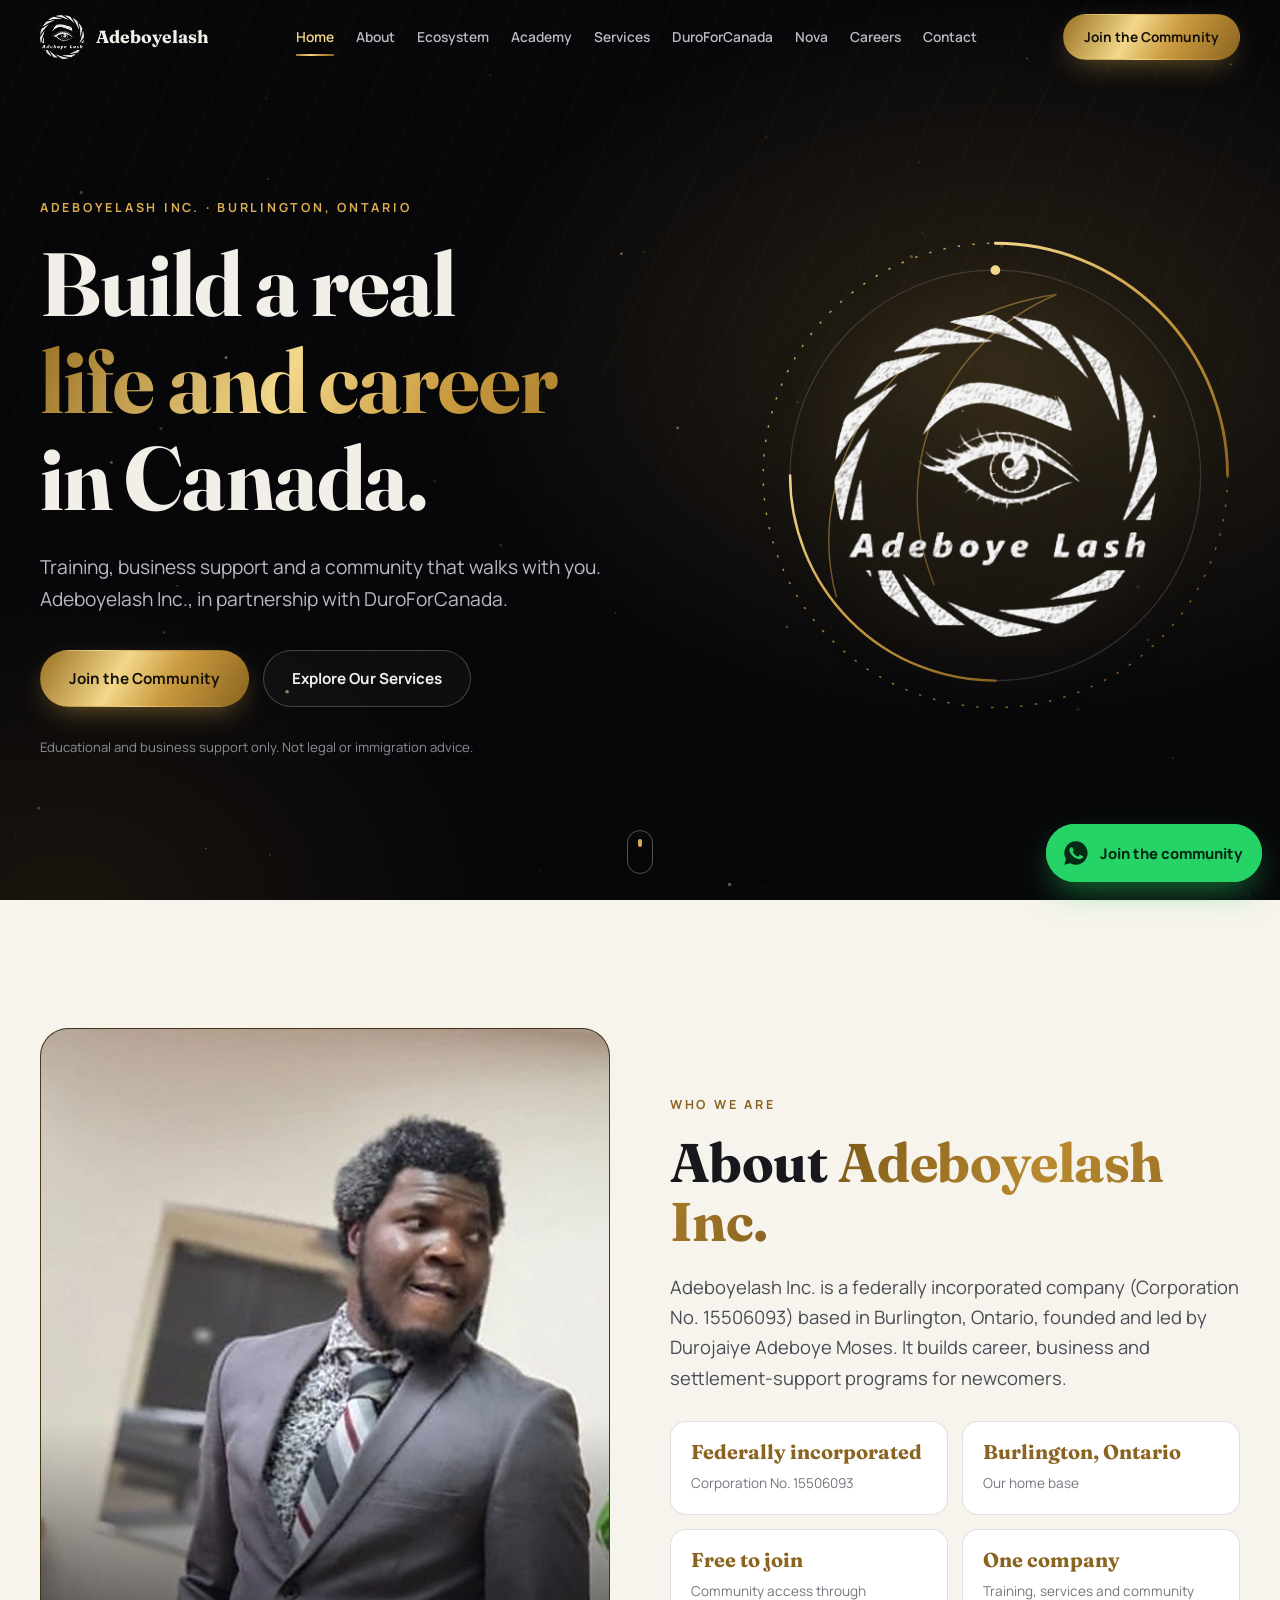
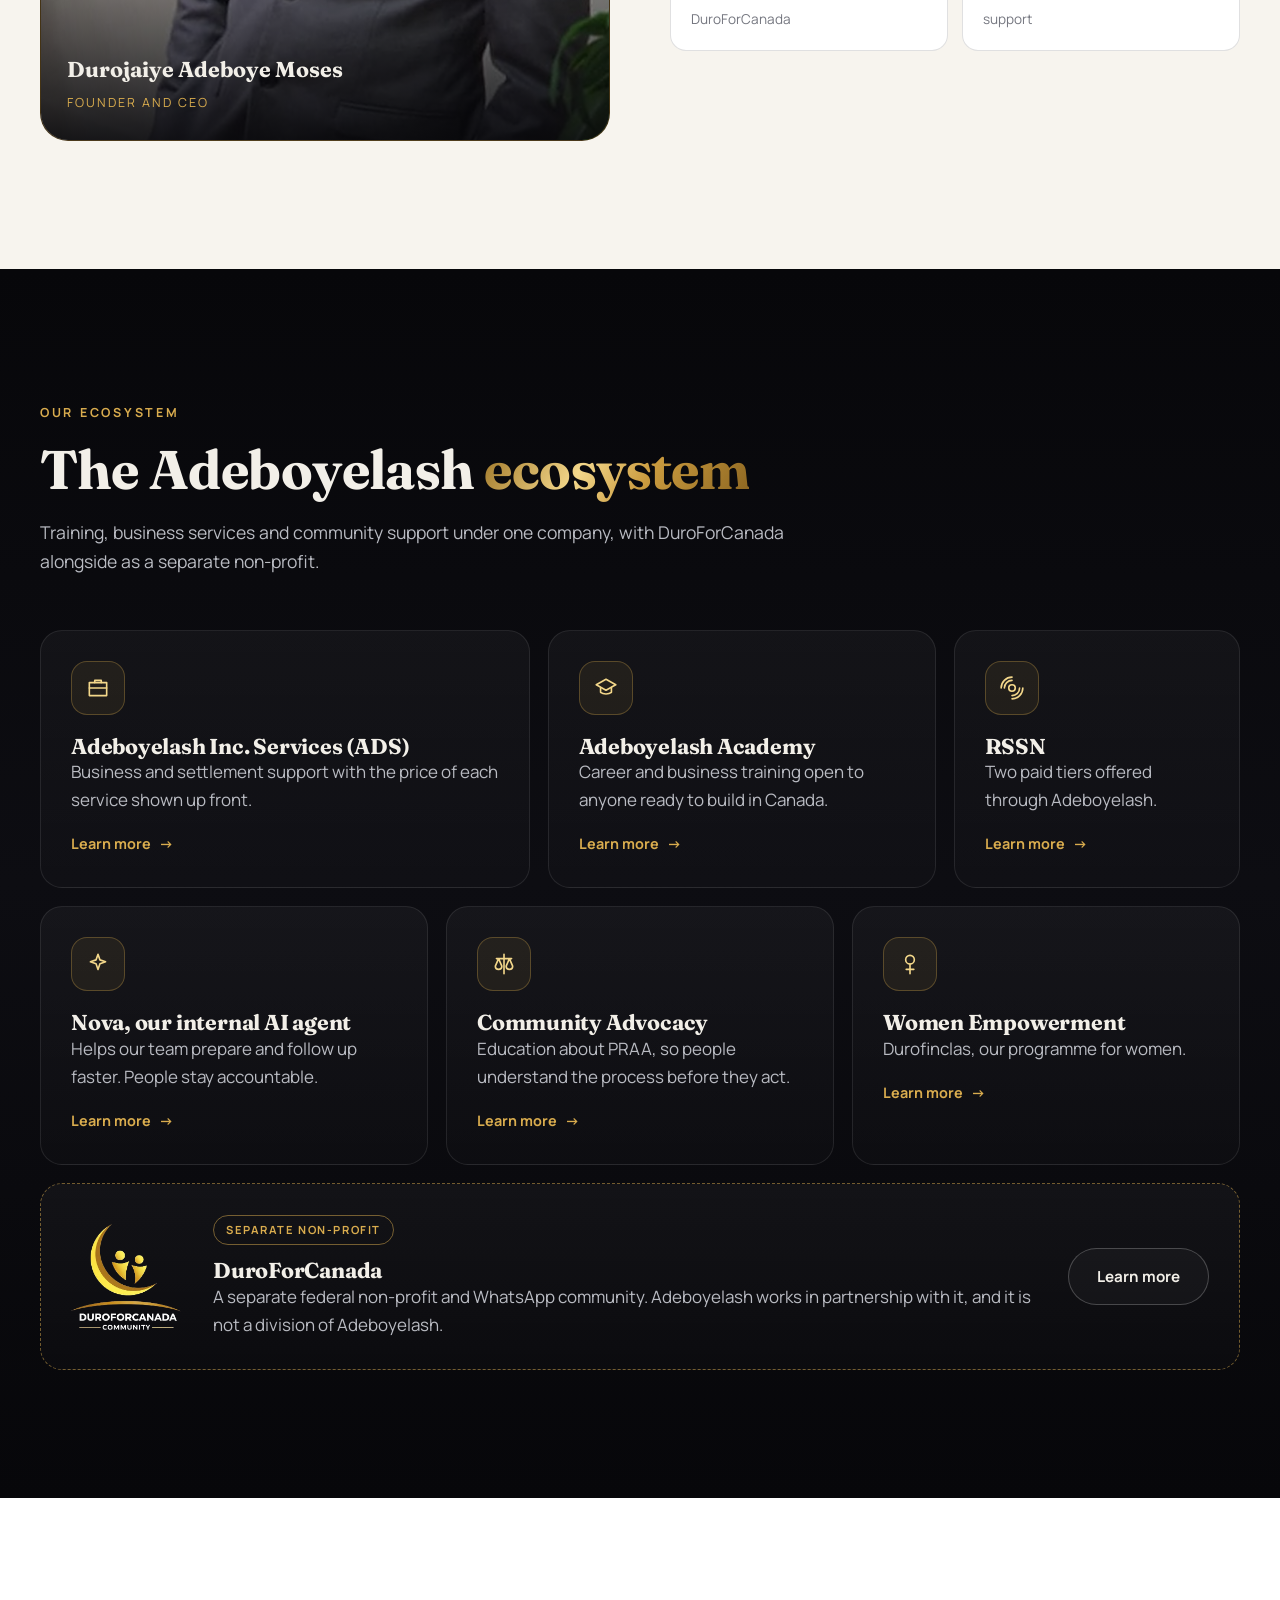
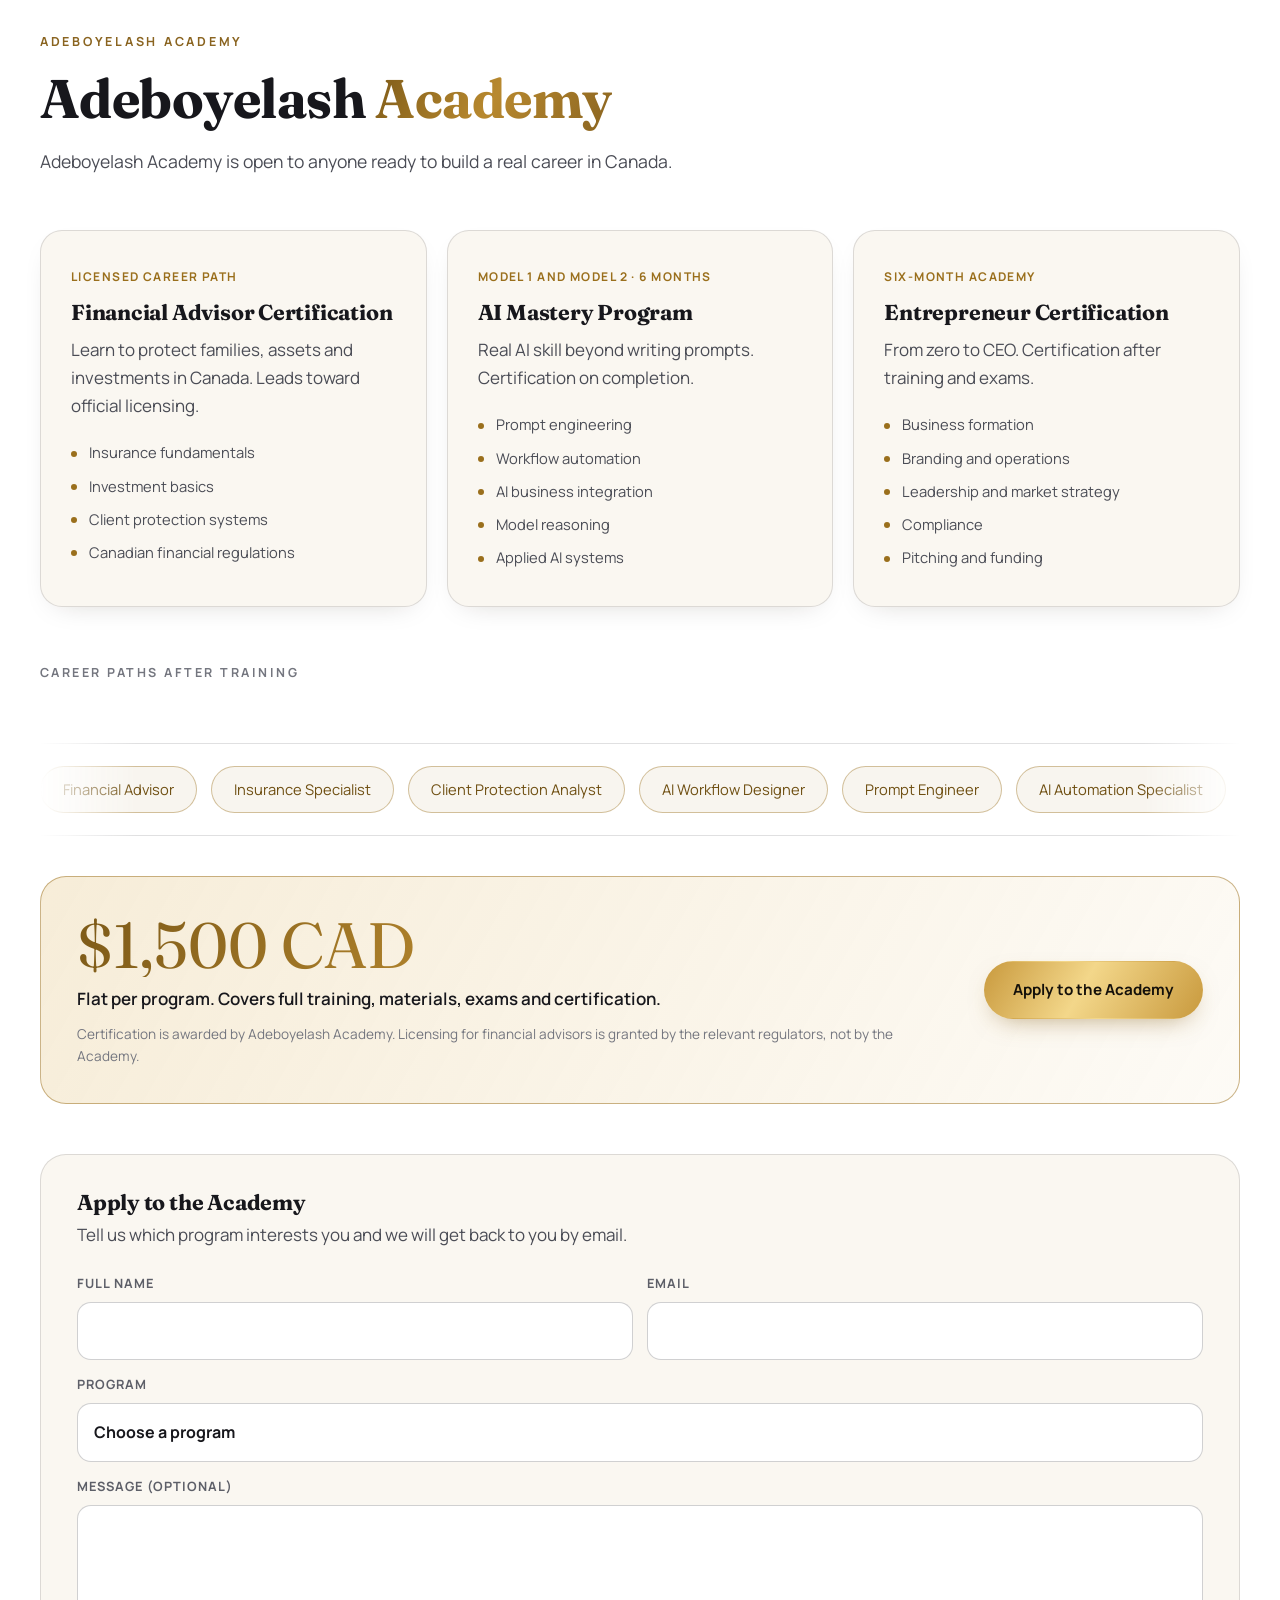
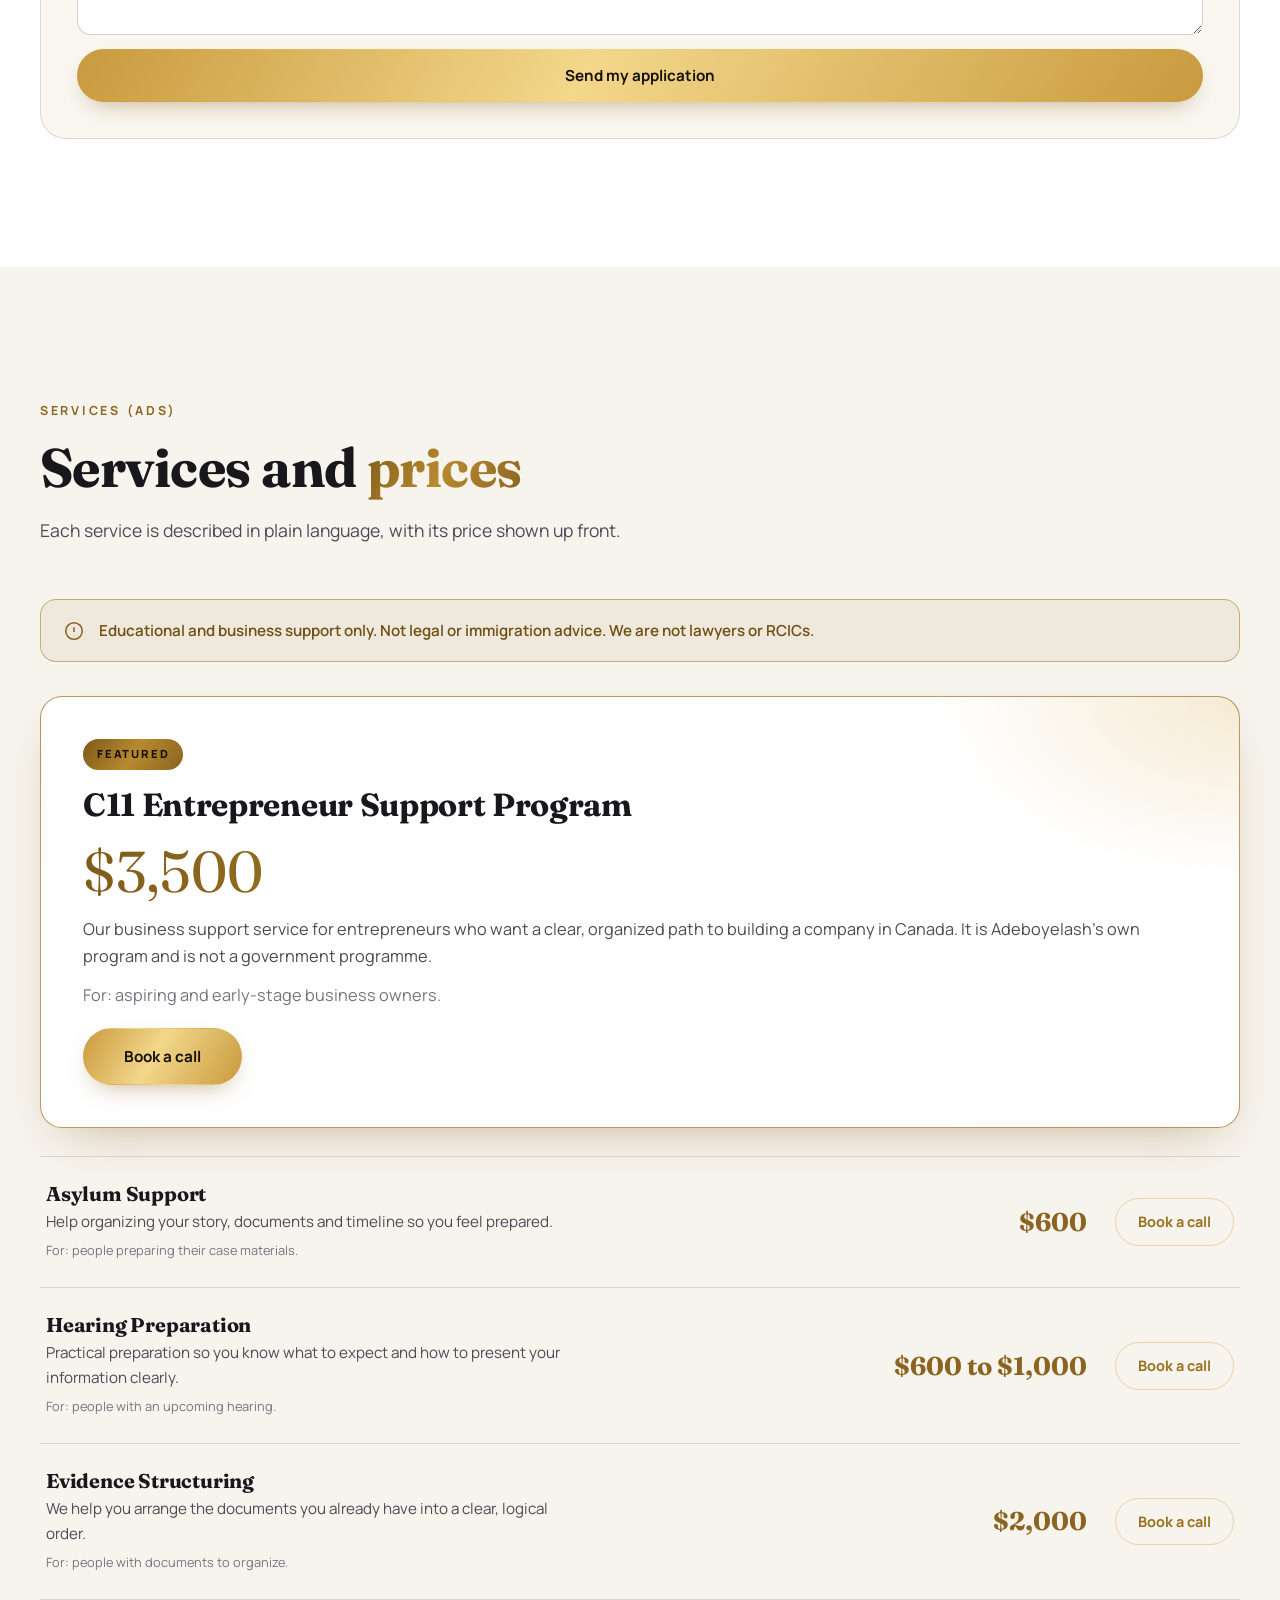
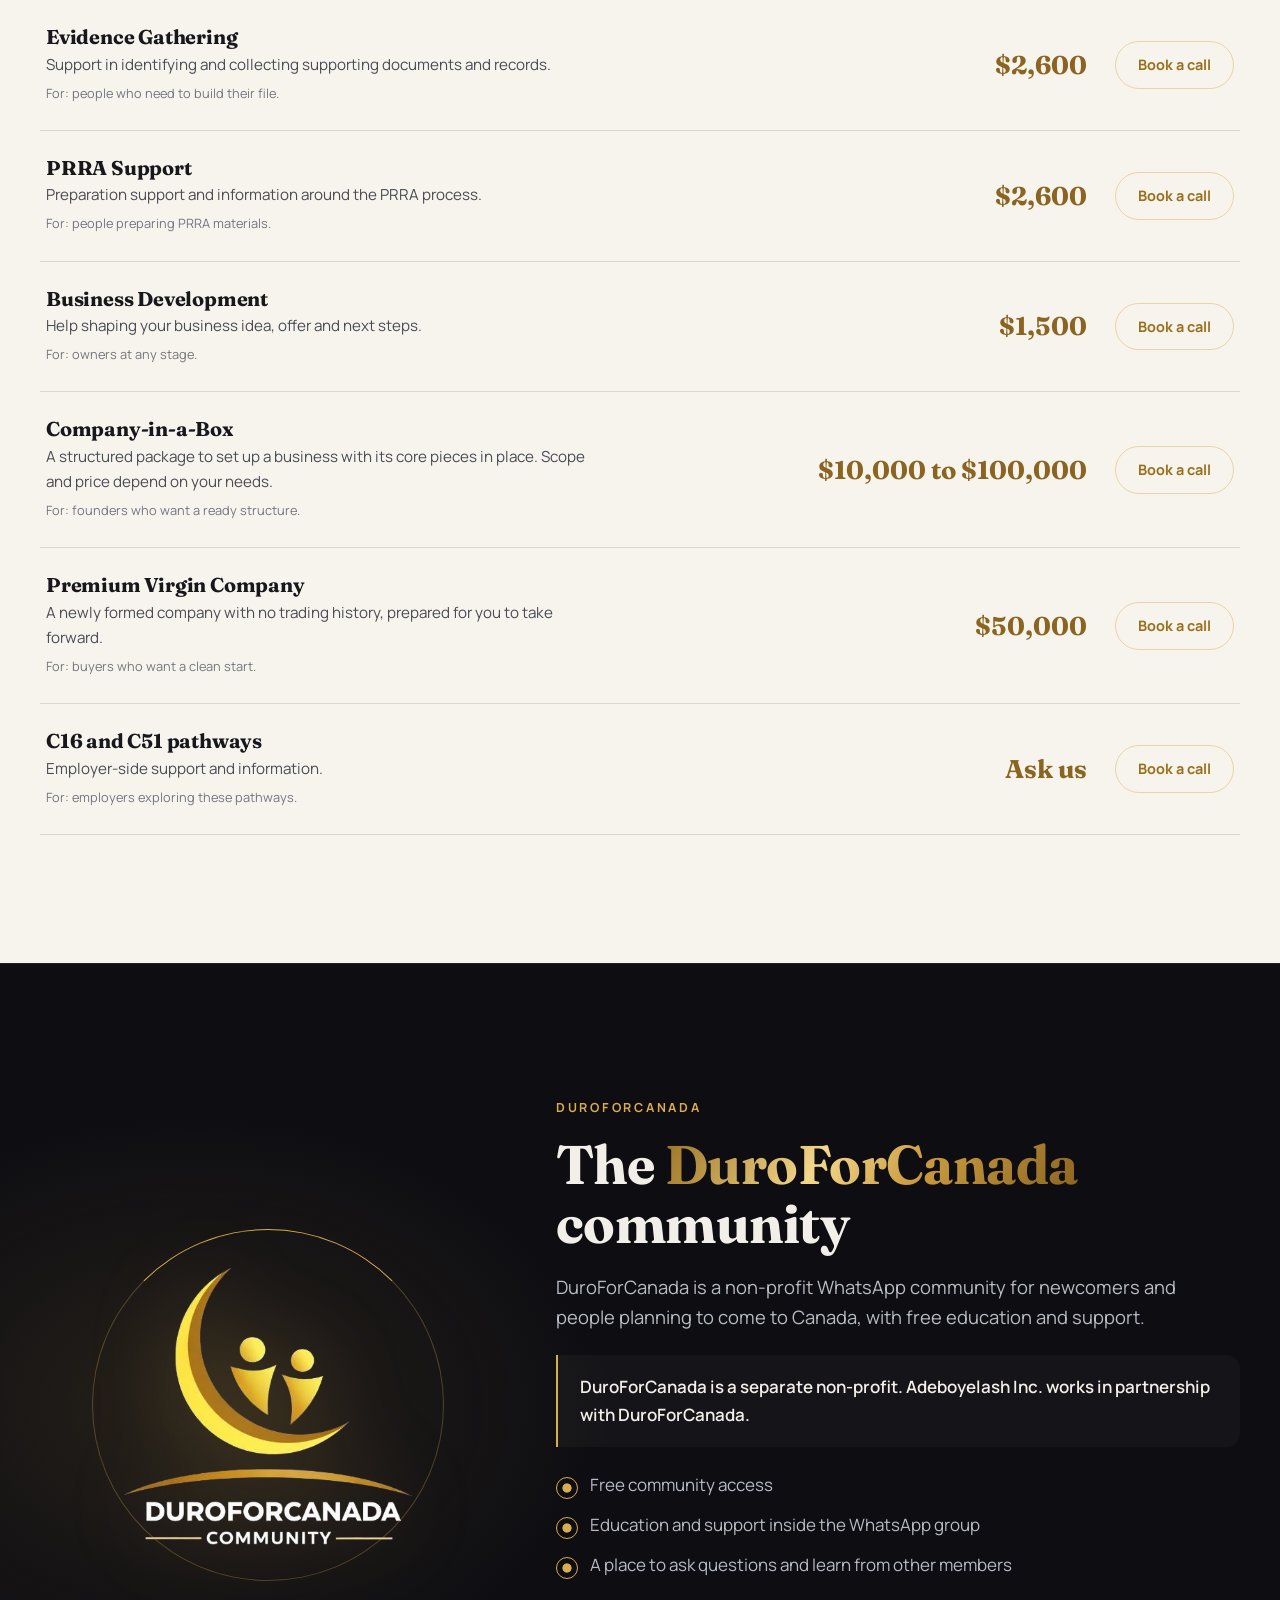
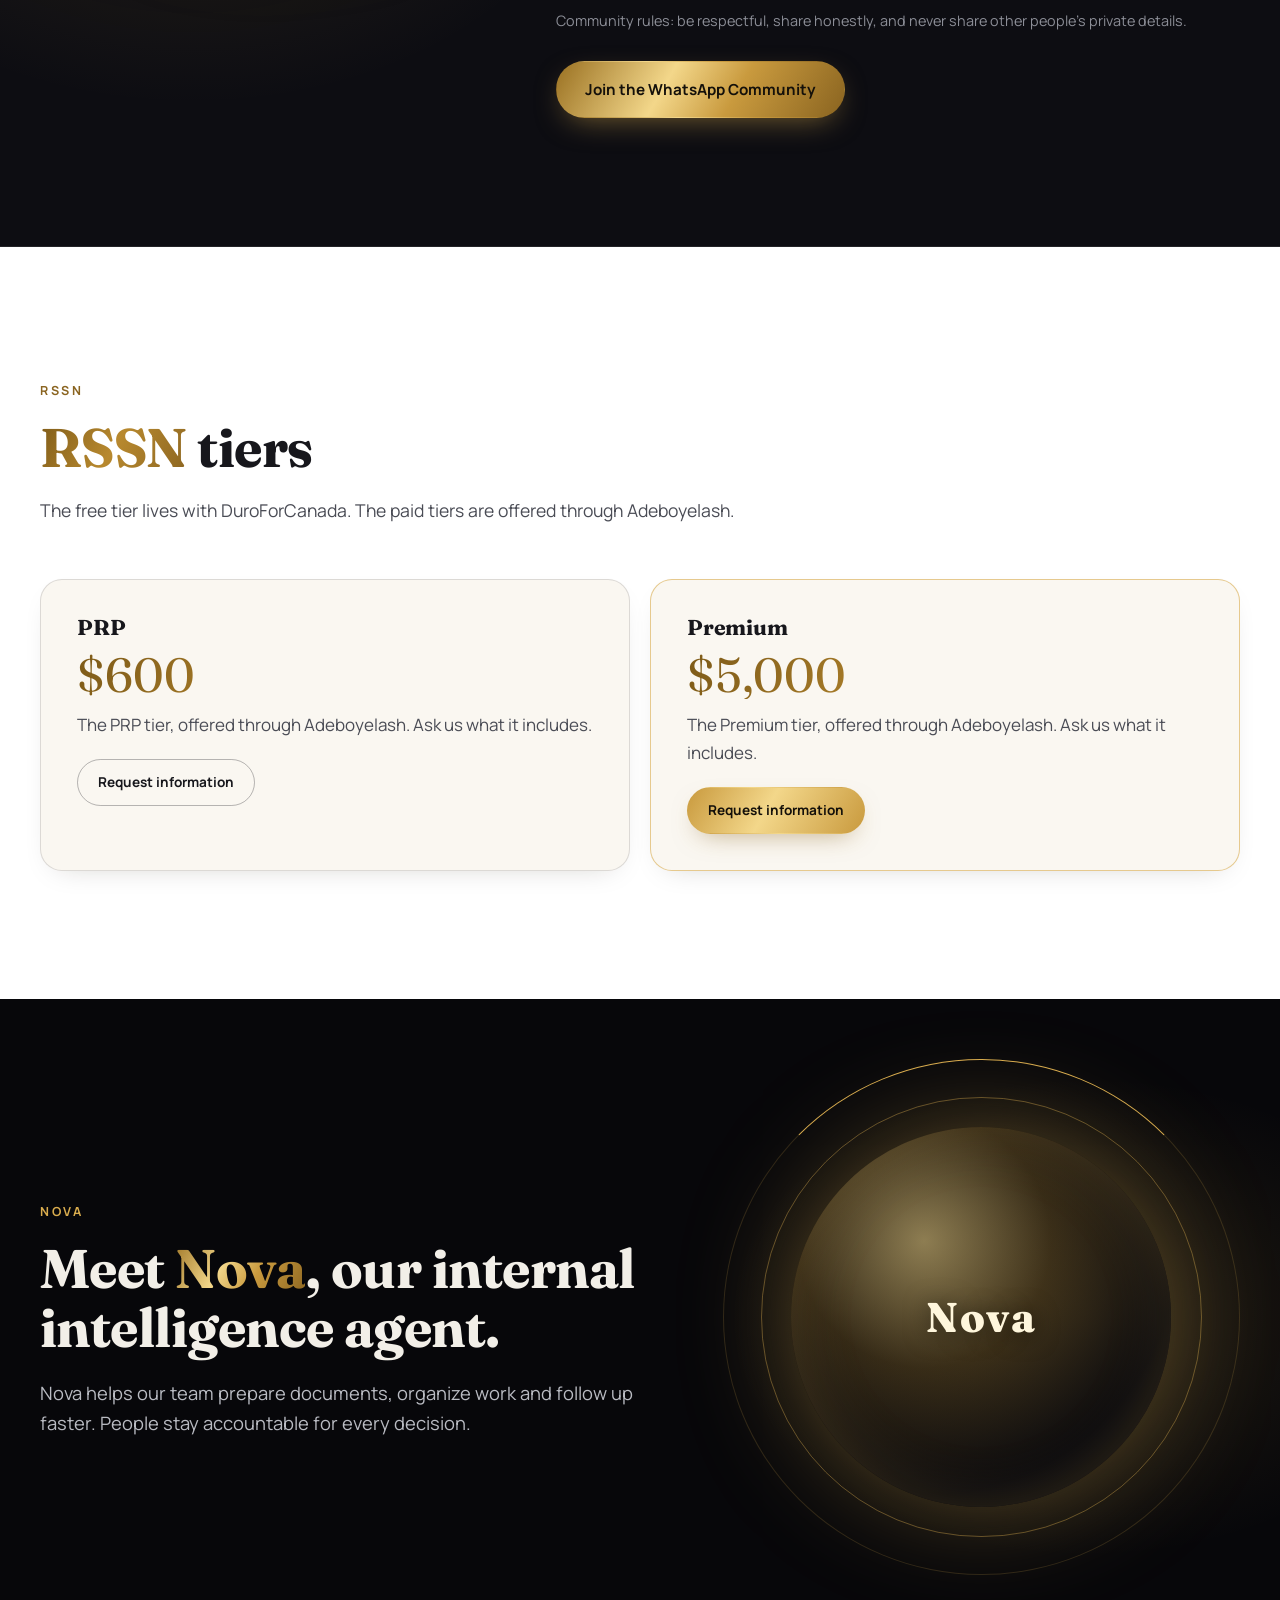
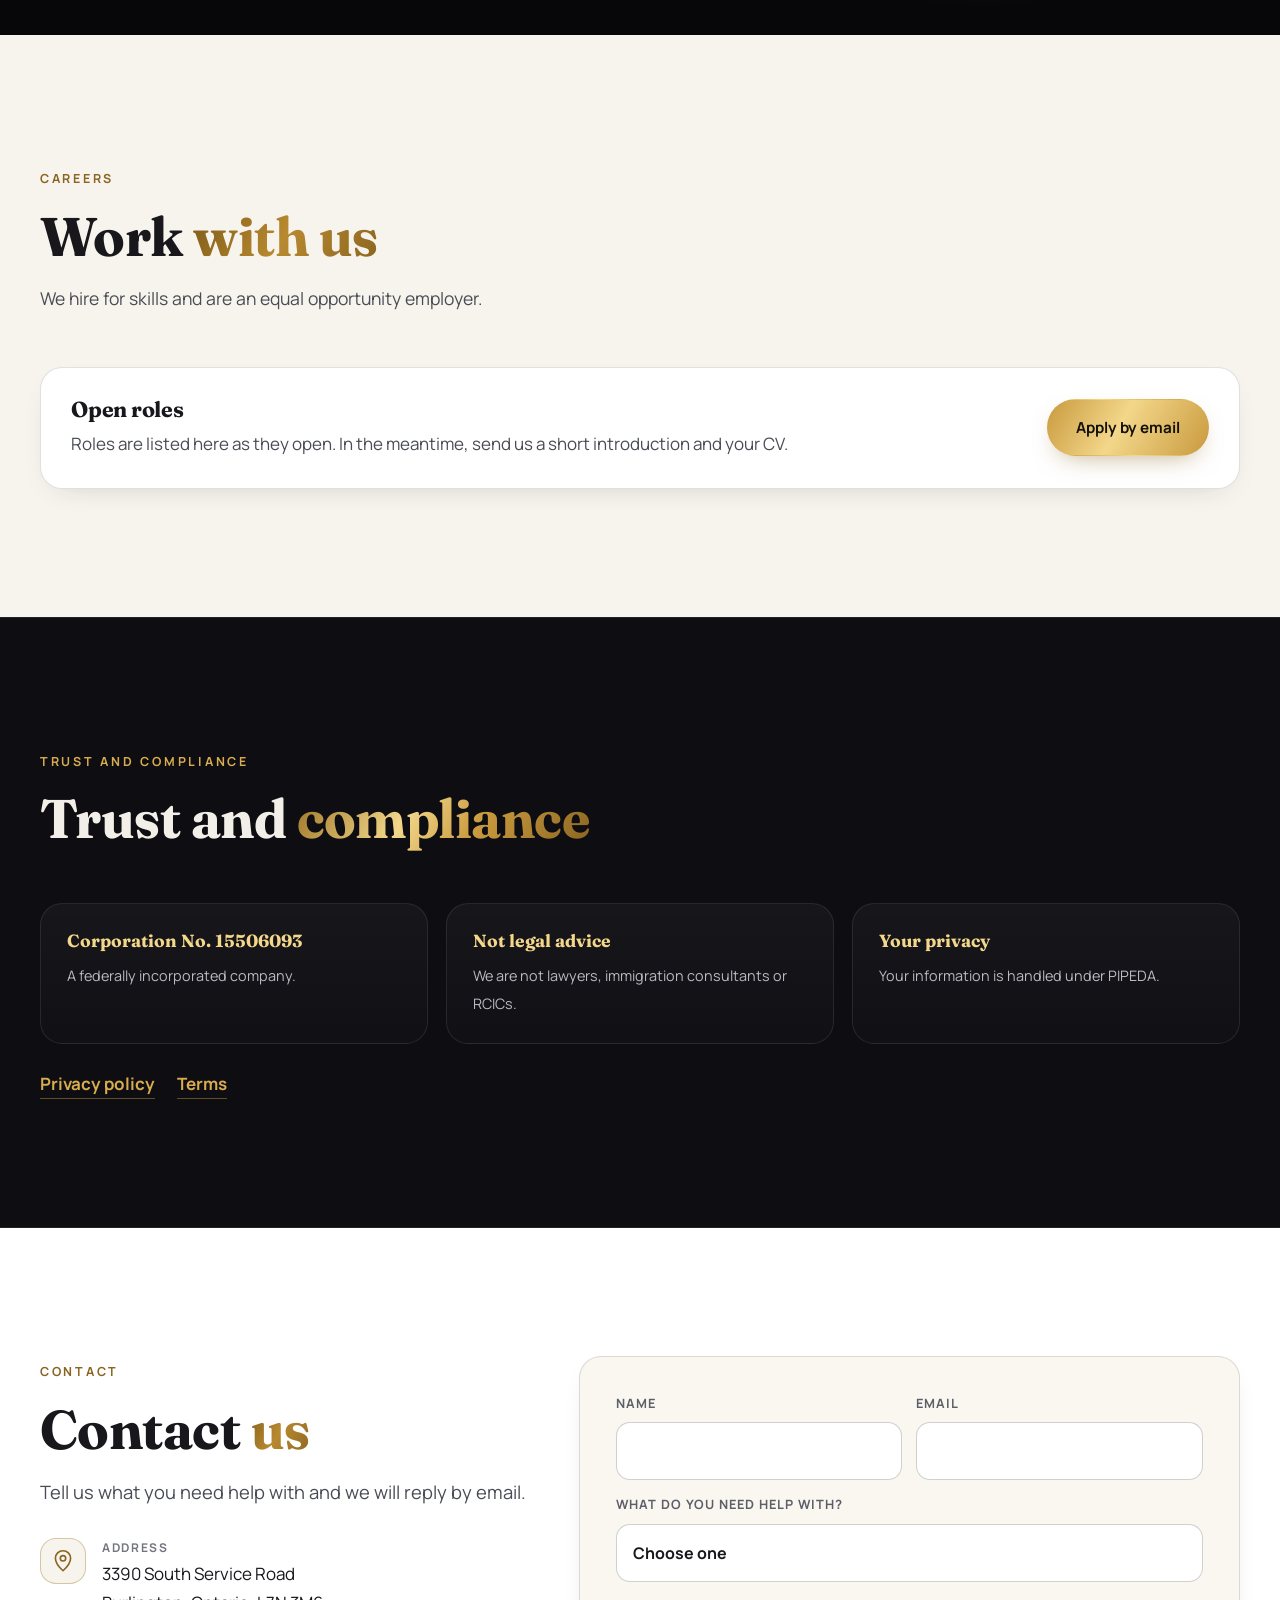
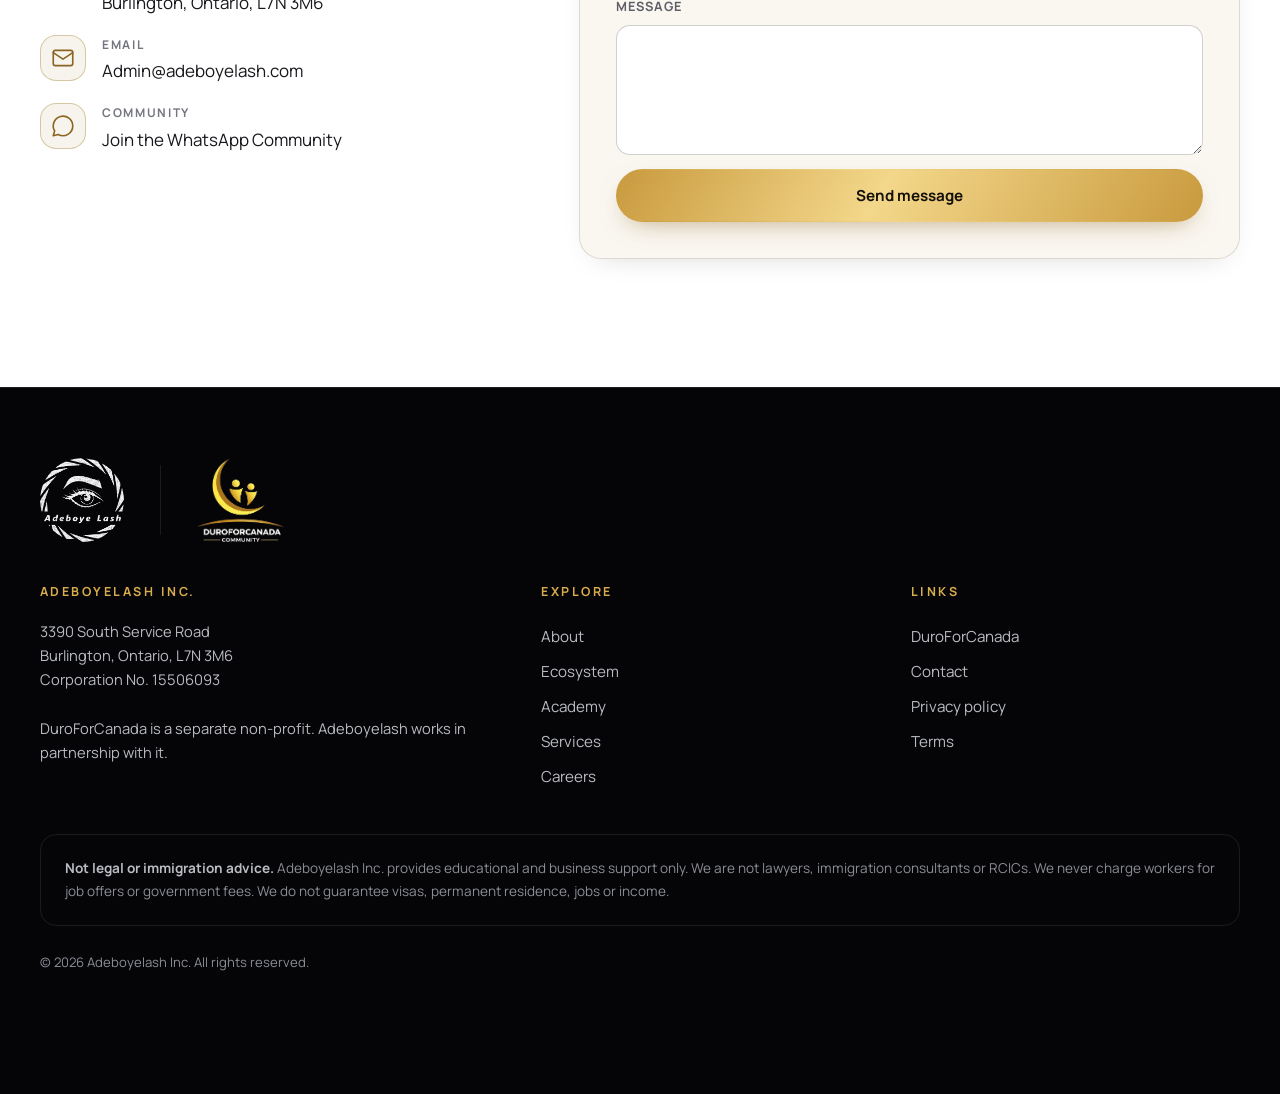
==== commit 228c762f: "Add files via upload" ====
--- a/index.html
+++ b/index.html
@@ -89,7 +89,7 @@
         <div><b>Federally incorporated</b><span>Corporation No. 15506093</span></div>
         <div><b>Burlington, Ontario</b><span>Our home base</span></div>
         <div><b>Free to join</b><span>Community access through DuroForCanada</span></div>
-        <div><b>Never charges for offers</b><span>Not for job offers or government fees</span></div>
+        <div><b>One company</b><span>Training, services and community support</span></div>
       </div>
     </div>
   </div>
@@ -331,9 +331,8 @@
     </div>
     <div class="trust-grid">
       <div class="card rv"><b>Corporation No. 15506093</b><span>A federally incorporated company.</span></div>
-      <div class="card rv d1"><b>No fees for offers</b><span>We never charge workers for job offers or government fees.</span></div>
-      <div class="card rv d2"><b>Not legal advice</b><span>We are not lawyers, immigration consultants or RCICs.</span></div>
-      <div class="card rv d3"><b>Your privacy</b><span>Your information is handled under PIPEDA.</span></div>
+      <div class="card rv d1"><b>Not legal advice</b><span>We are not lawyers, immigration consultants or RCICs.</span></div>
+      <div class="card rv d2"><b>Your privacy</b><span>Your information is handled under PIPEDA.</span></div>
     </div>
     <div class="trust-links rv"><a href="privacy.html">Privacy policy</a><a href="terms.html">Terms</a></div>
   </div>
--- a/style.css
+++ b/style.css
@@ -223,7 +223,7 @@
 @media(max-width:820px){.nova-grid{grid-template-columns:1fr}.orb{max-width:240px}}
 .careers .role{display:flex;justify-content:space-between;gap:20px;align-items:center;flex-wrap:wrap}
 .trust{background:var(--bg2);border-block:1px solid var(--line)}
-.trust-grid{display:grid;grid-template-columns:repeat(4,1fr);gap:18px}
+.trust-grid{display:grid;grid-template-columns:repeat(3,1fr);gap:18px}
 .trust-grid .card{padding:26px}
 .trust-grid b{display:block;font-family:var(--display);color:var(--gold3);font-size:1.1rem;line-height:1.3;margin-bottom:8px}
 .trust-grid span{font-size:.9rem;color:var(--silver)}
@@ -274,11 +274,26 @@
 .legal ul{padding-left:22px}
 
 @media(prefers-reduced-motion:reduce){
-  *,*::before,*::after{animation:none!important;transition:none!important}
-  .rv{opacity:1;transform:none}
-  .hero h1 .line span{transform:none}
-  .hero .sub,.hero .cta,.hero .tiny{opacity:1}
+  /* keep gentle fades, stop the continuous movement */
+  .ring-a,.ring-b,.emblem img.logo,.orb,.orb::after,.duro-logo::before,.track,.wa::before,.scroll-hint::after{animation:none!important}
+  .rv{transform:none;transition:opacity .8s ease}
+  .hero h1 .line span{transform:none;opacity:0;animation:fade .9s forwards}
   html{scroll-behavior:auto}
+}
+
+/* touch phones: no hover, so the effects follow scrolling and touch instead */
+.emblem{will-change:transform}
+.btn:active,.r-btn:active{transform:scale(.97)}
+@media(hover:none){
+  .card{--mx:50%;--my:25%}
+  .card.lit{border-color:rgba(217,172,78,.5);transform:translateY(-4px)}
+  .card.lit::before{opacity:1}
+  .card.lit .more::after{transform:translateX(5px)}
+  .row.lit{background:rgba(217,172,78,.07)}
+  .card:hover{transform:none}
+  .card.lit:hover{transform:translateY(-4px)}
+  .row:hover{padding-left:6px}
+  section.light .card.lit{border-color:rgba(154,111,28,.6)}
 }
 
 /* services board */
